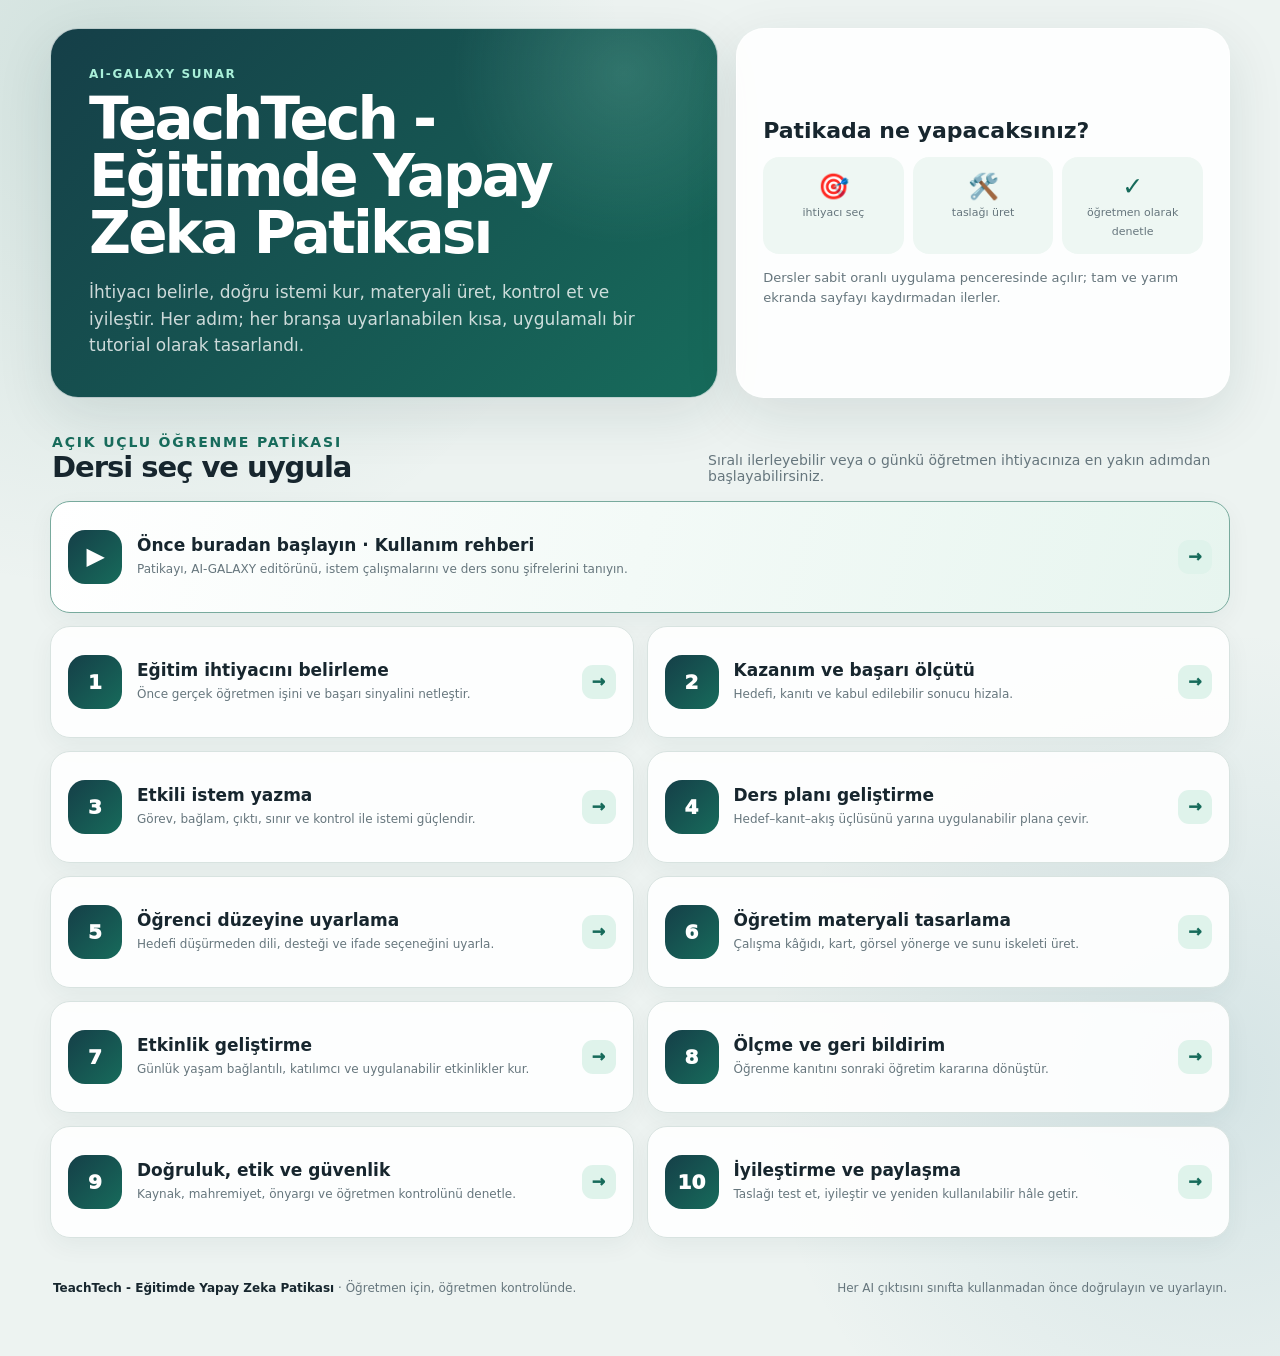
==== index.html @ 4bbea0a4 "Add TeachTech introduction and usage guide" ====
<!doctype html>
<html lang="tr">
<head>
  <meta charset="utf-8">
  <meta name="viewport" content="width=device-width, initial-scale=1">
  <meta name="theme-color" content="#153f48">
  <meta name="description" content="Her branştan öğretmen için yapay zekâ ile eğitimsel içerik geliştirme patikası.">
  <title>TeachTech - Eğitimde Yapay Zeka Patikası</title>
  <style>
    :root{--ink:#17262e;--muted:#66767d;--brand:#176b5b;--navy:#153f48;--mint:#dff3eb;--line:#d8e3e0;--paper:#fff;--bg:#edf3f1}
    *{box-sizing:border-box}html{scroll-behavior:smooth}body{margin:0;color:var(--ink);background:radial-gradient(circle at 8% 5%,rgba(23,107,91,.13),transparent 30%),radial-gradient(circle at 95% 80%,rgba(39,120,143,.12),transparent 28%),var(--bg);font-family:Inter,ui-sans-serif,system-ui,-apple-system,"Segoe UI",sans-serif}
    a{color:inherit}.wrap{width:min(1180px,calc(100% - 32px));margin:auto;padding:28px 0 42px}.hero{display:grid;grid-template-columns:1.15fr .85fr;gap:18px;min-height:270px}.hero-copy,.hero-side{border:1px solid rgba(255,255,255,.7);border-radius:28px;box-shadow:0 18px 55px rgba(18,55,57,.11)}.hero-copy{display:flex;flex-direction:column;justify-content:center;padding:38px;color:#fff;background:radial-gradient(circle at 86% 12%,rgba(169,239,217,.18),transparent 26%),linear-gradient(135deg,var(--navy),var(--brand))}.eyebrow{margin:0 0 10px;color:#a9efd9;font-size:12px;font-weight:900;letter-spacing:.13em;text-transform:uppercase}.hero h1{max-width:720px;margin:0;font-size:clamp(34px,5vw,58px);line-height:.98;letter-spacing:-.05em}.hero-copy>p:not(.eyebrow){max-width:700px;margin:18px 0 0;color:rgba(255,255,255,.79);font-size:17px;line-height:1.55}.hero-side{display:grid;align-content:center;gap:14px;padding:26px;background:rgba(255,255,255,.88)}.hero-side strong{font-size:22px}.metric-row{display:grid;grid-template-columns:repeat(3,1fr);gap:9px}.metric{padding:15px 8px;border-radius:16px;background:#eef7f3;text-align:center}.metric b{display:block;color:var(--brand);font-size:25px}.metric span{color:var(--muted);font-size:11px}.note{margin:0;color:var(--muted);font-size:13px;line-height:1.5}.section-head{display:flex;align-items:end;justify-content:space-between;gap:20px;margin:36px 2px 17px}.section-head h2{margin:0;font-size:29px;letter-spacing:-.035em}.section-head p{max-width:520px;margin:0;color:var(--muted);font-size:14px}.grid{display:grid;grid-template-columns:repeat(2,minmax(0,1fr));gap:13px}.lesson{display:grid;grid-template-columns:54px 1fr auto;align-items:center;gap:15px;min-height:112px;padding:17px;border:1px solid var(--line);border-radius:20px;background:rgba(255,255,255,.9);box-shadow:0 8px 24px rgba(24,62,58,.05);text-decoration:none;transition:.18s ease}.lesson:hover{transform:translateY(-2px);border-color:#8cb8ad;box-shadow:0 13px 30px rgba(24,62,58,.09)}.lesson.intro{grid-column:1/-1;border-color:#78aa9d;background:linear-gradient(105deg,#fff,#e7f5ef)}.no{width:54px;height:54px;display:grid;place-items:center;border-radius:17px;color:#fff;background:linear-gradient(135deg,var(--navy),var(--brand));font-size:20px;font-weight:950}.no.start{font-size:22px}.lesson h3{margin:0 0 5px;font-size:17px;line-height:1.2}.lesson p{margin:0;color:var(--muted);font-size:12px;line-height:1.4}.go{width:34px;height:34px;display:grid;place-items:center;border-radius:11px;background:var(--mint);color:var(--brand);font-weight:950}.footer{display:flex;justify-content:space-between;gap:20px;margin-top:24px;padding:19px 3px;color:var(--muted);font-size:12px}.footer strong{color:var(--ink)}
    @media(max-width:820px){.hero{grid-template-columns:1fr}.grid{grid-template-columns:1fr}.hero-copy{padding:28px}.section-head{align-items:start;flex-direction:column}.wrap{width:min(100% - 20px,680px);padding-top:10px}.footer{flex-direction:column}}
    @media(prefers-reduced-motion:reduce){*{scroll-behavior:auto!important;transition:none!important}}
  </style>
</head>
<body>
  <main class="wrap">
    <section class="hero">
      <div class="hero-copy">
        <p class="eyebrow">AI-GALAXY sunar</p>
        <h1>TeachTech - Eğitimde Yapay Zeka Patikası</h1>
        <p>İhtiyacı belirle, doğru istemi kur, materyali üret, kontrol et ve iyileştir. Her adım; her branşa uyarlanabilen kısa, uygulamalı bir tutorial olarak tasarlandı.</p>
      </div>
      <aside class="hero-side">
        <strong>Patikada ne yapacaksınız?</strong>
        <div class="metric-row"><div class="metric"><b>🎯</b><span>ihtiyacı seç</span></div><div class="metric"><b>🛠️</b><span>taslağı üret</span></div><div class="metric"><b>✓</b><span>öğretmen olarak denetle</span></div></div>
        <p class="note">Dersler sabit oranlı uygulama penceresinde açılır; tam ve yarım ekranda sayfayı kaydırmadan ilerler.</p>
      </aside>
    </section>

    <header class="section-head"><div><p class="eyebrow" style="color:var(--brand)">Açık uçlu öğrenme patikası</p><h2>Dersi seç ve uygula</h2></div><p>Sıralı ilerleyebilir veya o günkü öğretmen ihtiyacınıza en yakın adımdan başlayabilirsiniz.</p></header>
    <section class="grid" aria-label="Teach-Tech dersleri">
      <a class="lesson intro" href="ders0.html"><span class="no start">▶</span><span><h3>Önce buradan başlayın · Kullanım rehberi</h3><p>Patikayı, AI-GALAXY editörünü, istem çalışmalarını ve ders sonu şifrelerini tanıyın.</p></span><span class="go">→</span></a>
      <a class="lesson" href="ders1.html"><span class="no">1</span><span><h3>Eğitim ihtiyacını belirleme</h3><p>Önce gerçek öğretmen işini ve başarı sinyalini netleştir.</p></span><span class="go">→</span></a>
      <a class="lesson" href="ders2.html"><span class="no">2</span><span><h3>Kazanım ve başarı ölçütü</h3><p>Hedefi, kanıtı ve kabul edilebilir sonucu hizala.</p></span><span class="go">→</span></a>
      <a class="lesson" href="ders3.html"><span class="no">3</span><span><h3>Etkili istem yazma</h3><p>Görev, bağlam, çıktı, sınır ve kontrol ile istemi güçlendir.</p></span><span class="go">→</span></a>
      <a class="lesson" href="ders4.html"><span class="no">4</span><span><h3>Ders planı geliştirme</h3><p>Hedef–kanıt–akış üçlüsünü yarına uygulanabilir plana çevir.</p></span><span class="go">→</span></a>
      <a class="lesson" href="ders5.html"><span class="no">5</span><span><h3>Öğrenci düzeyine uyarlama</h3><p>Hedefi düşürmeden dili, desteği ve ifade seçeneğini uyarla.</p></span><span class="go">→</span></a>
      <a class="lesson" href="ders6.html"><span class="no">6</span><span><h3>Öğretim materyali tasarlama</h3><p>Çalışma kâğıdı, kart, görsel yönerge ve sunu iskeleti üret.</p></span><span class="go">→</span></a>
      <a class="lesson" href="ders7.html"><span class="no">7</span><span><h3>Etkinlik geliştirme</h3><p>Günlük yaşam bağlantılı, katılımcı ve uygulanabilir etkinlikler kur.</p></span><span class="go">→</span></a>
      <a class="lesson" href="ders8.html"><span class="no">8</span><span><h3>Ölçme ve geri bildirim</h3><p>Öğrenme kanıtını sonraki öğretim kararına dönüştür.</p></span><span class="go">→</span></a>
      <a class="lesson" href="ders9.html"><span class="no">9</span><span><h3>Doğruluk, etik ve güvenlik</h3><p>Kaynak, mahremiyet, önyargı ve öğretmen kontrolünü denetle.</p></span><span class="go">→</span></a>
      <a class="lesson" href="ders10.html"><span class="no">10</span><span><h3>İyileştirme ve paylaşma</h3><p>Taslağı test et, iyileştir ve yeniden kullanılabilir hâle getir.</p></span><span class="go">→</span></a>
    </section>
    <footer class="footer"><span><strong>TeachTech - Eğitimde Yapay Zeka Patikası</strong> · Öğretmen için, öğretmen kontrolünde.</span><span>Her AI çıktısını sınıfta kullanmadan önce doğrulayın ve uyarlayın.</span></footer>
  </main>
</body>
</html>
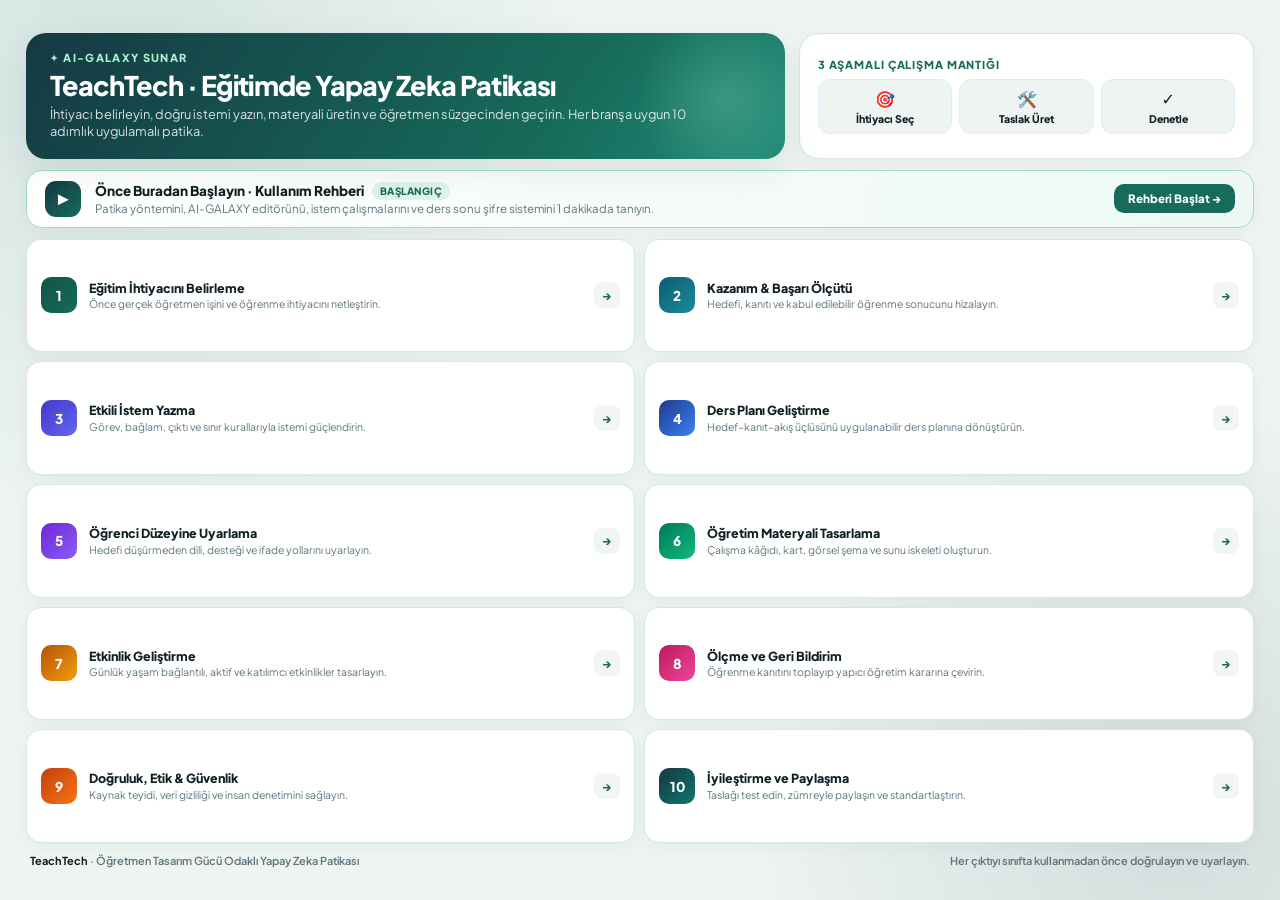
==== commit 4687dbbe: "index.html tek ekrana sigdirildi ve ders0 gif benzeri simulasyon hatasi duzeltildi" ====
--- a/index.html
+++ b/index.html
@@ -3,47 +3,449 @@
 <head>
   <meta charset="utf-8">
   <meta name="viewport" content="width=device-width, initial-scale=1">
-  <meta name="theme-color" content="#153f48">
-  <meta name="description" content="Her branştan öğretmen için yapay zekâ ile eğitimsel içerik geliştirme patikası.">
-  <title>TeachTech - Eğitimde Yapay Zeka Patikası</title>
+  <meta name="theme-color" content="#173f49">
+  <meta name="description" content="TeachTech - Öğretmenler için Yapay Zeka Destekli Eğitim Patikası.">
+  <title>TeachTech · Eğitimde Yapay Zeka Patikası</title>
+  <link rel="preconnect" href="https://fonts.googleapis.com">
+  <link rel="preconnect" href="https://fonts.gstatic.com" crossorigin>
+  <link href="https://fonts.googleapis.com/css2?family=Plus+Jakarta+Sans:wght@400;500;600;700;800;900&display=swap" rel="stylesheet">
   <style>
-    :root{--ink:#17262e;--muted:#66767d;--brand:#176b5b;--navy:#153f48;--mint:#dff3eb;--line:#d8e3e0;--paper:#fff;--bg:#edf3f1}
-    *{box-sizing:border-box}html{scroll-behavior:smooth}body{margin:0;color:var(--ink);background:radial-gradient(circle at 8% 5%,rgba(23,107,91,.13),transparent 30%),radial-gradient(circle at 95% 80%,rgba(39,120,143,.12),transparent 28%),var(--bg);font-family:Inter,ui-sans-serif,system-ui,-apple-system,"Segoe UI",sans-serif}
-    a{color:inherit}.wrap{width:min(1180px,calc(100% - 32px));margin:auto;padding:28px 0 42px}.hero{display:grid;grid-template-columns:1.15fr .85fr;gap:18px;min-height:270px}.hero-copy,.hero-side{border:1px solid rgba(255,255,255,.7);border-radius:28px;box-shadow:0 18px 55px rgba(18,55,57,.11)}.hero-copy{display:flex;flex-direction:column;justify-content:center;padding:38px;color:#fff;background:radial-gradient(circle at 86% 12%,rgba(169,239,217,.18),transparent 26%),linear-gradient(135deg,var(--navy),var(--brand))}.eyebrow{margin:0 0 10px;color:#a9efd9;font-size:12px;font-weight:900;letter-spacing:.13em;text-transform:uppercase}.hero h1{max-width:720px;margin:0;font-size:clamp(34px,5vw,58px);line-height:.98;letter-spacing:-.05em}.hero-copy>p:not(.eyebrow){max-width:700px;margin:18px 0 0;color:rgba(255,255,255,.79);font-size:17px;line-height:1.55}.hero-side{display:grid;align-content:center;gap:14px;padding:26px;background:rgba(255,255,255,.88)}.hero-side strong{font-size:22px}.metric-row{display:grid;grid-template-columns:repeat(3,1fr);gap:9px}.metric{padding:15px 8px;border-radius:16px;background:#eef7f3;text-align:center}.metric b{display:block;color:var(--brand);font-size:25px}.metric span{color:var(--muted);font-size:11px}.note{margin:0;color:var(--muted);font-size:13px;line-height:1.5}.section-head{display:flex;align-items:end;justify-content:space-between;gap:20px;margin:36px 2px 17px}.section-head h2{margin:0;font-size:29px;letter-spacing:-.035em}.section-head p{max-width:520px;margin:0;color:var(--muted);font-size:14px}.grid{display:grid;grid-template-columns:repeat(2,minmax(0,1fr));gap:13px}.lesson{display:grid;grid-template-columns:54px 1fr auto;align-items:center;gap:15px;min-height:112px;padding:17px;border:1px solid var(--line);border-radius:20px;background:rgba(255,255,255,.9);box-shadow:0 8px 24px rgba(24,62,58,.05);text-decoration:none;transition:.18s ease}.lesson:hover{transform:translateY(-2px);border-color:#8cb8ad;box-shadow:0 13px 30px rgba(24,62,58,.09)}.lesson.intro{grid-column:1/-1;border-color:#78aa9d;background:linear-gradient(105deg,#fff,#e7f5ef)}.no{width:54px;height:54px;display:grid;place-items:center;border-radius:17px;color:#fff;background:linear-gradient(135deg,var(--navy),var(--brand));font-size:20px;font-weight:950}.no.start{font-size:22px}.lesson h3{margin:0 0 5px;font-size:17px;line-height:1.2}.lesson p{margin:0;color:var(--muted);font-size:12px;line-height:1.4}.go{width:34px;height:34px;display:grid;place-items:center;border-radius:11px;background:var(--mint);color:var(--brand);font-weight:950}.footer{display:flex;justify-content:space-between;gap:20px;margin-top:24px;padding:19px 3px;color:var(--muted);font-size:12px}.footer strong{color:var(--ink)}
-    @media(max-width:820px){.hero{grid-template-columns:1fr}.grid{grid-template-columns:1fr}.hero-copy{padding:28px}.section-head{align-items:start;flex-direction:column}.wrap{width:min(100% - 20px,680px);padding-top:10px}.footer{flex-direction:column}}
-    @media(prefers-reduced-motion:reduce){*{scroll-behavior:auto!important;transition:none!important}}
+    :root {
+      --ink: #0f1f24;
+      --muted: #5e747d;
+      --line: #d8e5e2;
+      --bg: #edf4f2;
+      --brand: #176b5b;
+      --brand-dark: #11453b;
+      --navy: #153943;
+      --mint: #dff3eb;
+      --cyan: #e2f4f7;
+      --amber: #fff1d2;
+      --violet: #ede8fa;
+      --rose: #fce8e6;
+      --shadow: 0 12px 36px rgba(17, 57, 53, 0.08);
+      --card-shadow: 0 4px 18px rgba(18, 55, 50, 0.045);
+    }
+    * { box-sizing: border-box; margin: 0; padding: 0; }
+    html, body {
+      width: 100%;
+      height: 100vh;
+      overflow: hidden;
+      font-family: 'Plus Jakarta Sans', Inter, ui-sans-serif, system-ui, sans-serif;
+      color: var(--ink);
+      background: radial-gradient(circle at 10% 8%, rgba(23, 107, 91, 0.12), transparent 32%),
+                  radial-gradient(circle at 92% 92%, rgba(21, 57, 67, 0.12), transparent 30%),
+                  var(--bg);
+      display: flex;
+      flex-direction: column;
+      justify-content: center;
+    }
+    a { color: inherit; text-decoration: none; }
+    
+    .hub-container {
+      width: min(1280px, 96vw);
+      height: min(94vh, 880px);
+      margin: auto;
+      display: grid;
+      grid-template-rows: auto auto 1fr auto;
+      gap: 11px;
+      padding: 6px 0;
+    }
+
+    /* TOP HERO CARD */
+    .hero-banner {
+      display: grid;
+      grid-template-columns: 1.25fr 0.75fr;
+      gap: 14px;
+      align-items: center;
+    }
+    .hero-main {
+      padding: 18px 24px;
+      border-radius: 20px;
+      background: linear-gradient(125deg, #153943 0%, #176b5b 70%, #1f8a75 100%);
+      color: #fff;
+      box-shadow: var(--shadow);
+      position: relative;
+      overflow: hidden;
+      display: flex;
+      flex-direction: column;
+      justify-content: center;
+    }
+    .hero-main::after {
+      content: '';
+      position: absolute;
+      right: -30px;
+      bottom: -30px;
+      width: 180px;
+      height: 180px;
+      border-radius: 50%;
+      background: radial-gradient(circle, rgba(169, 239, 217, 0.22), transparent 70%);
+      pointer-events: none;
+    }
+    .hero-badge {
+      display: inline-flex;
+      align-items: center;
+      gap: 6px;
+      color: #a7f3d0;
+      font-size: 11px;
+      font-weight: 800;
+      letter-spacing: 0.12em;
+      text-transform: uppercase;
+      margin-bottom: 5px;
+    }
+    .hero-title {
+      font-size: clamp(20px, 2.2vw, 27px);
+      font-weight: 900;
+      letter-spacing: -0.035em;
+      line-height: 1.15;
+      margin-bottom: 5px;
+    }
+    .hero-desc {
+      color: rgba(255, 255, 255, 0.84);
+      font-size: clamp(11.5px, 1vw, 13px);
+      line-height: 1.35;
+      max-width: 650px;
+    }
+
+    .hero-workflow {
+      height: 100%;
+      background: #fff;
+      border: 1px solid var(--line);
+      border-radius: 20px;
+      padding: 14px 18px;
+      display: flex;
+      flex-direction: column;
+      justify-content: center;
+      gap: 8px;
+      box-shadow: var(--card-shadow);
+    }
+    .workflow-head {
+      font-size: 11px;
+      font-weight: 800;
+      text-transform: uppercase;
+      letter-spacing: 0.08em;
+      color: var(--brand);
+    }
+    .workflow-steps {
+      display: grid;
+      grid-template-columns: repeat(3, 1fr);
+      gap: 7px;
+    }
+    .wf-step {
+      background: var(--bg);
+      border: 1px solid #ddecfa;
+      border-radius: 12px;
+      padding: 8px 6px;
+      text-align: center;
+      display: flex;
+      flex-direction: column;
+      align-items: center;
+      gap: 3px;
+      transition: transform 0.18s ease;
+    }
+    .wf-step:hover { transform: translateY(-1px); }
+    .wf-step b { font-size: 16px; }
+    .wf-step span { font-size: 10.5px; font-weight: 800; color: var(--ink); }
+
+    /* DERS 0 INTRO CARD */
+    .intro-banner {
+      display: grid;
+      grid-template-columns: auto 1fr auto;
+      align-items: center;
+      gap: 14px;
+      padding: 10px 18px;
+      border-radius: 16px;
+      background: linear-gradient(95deg, #ffffff 0%, #edf8f4 100%);
+      border: 1.5px solid #a3d9cb;
+      box-shadow: var(--card-shadow);
+      transition: all 0.2s ease;
+    }
+    .intro-banner:hover {
+      border-color: var(--brand);
+      box-shadow: 0 8px 24px rgba(23, 107, 91, 0.12);
+      transform: translateY(-1.5px);
+    }
+    .intro-icon {
+      width: 36px;
+      height: 36px;
+      border-radius: 11px;
+      background: linear-gradient(135deg, var(--navy), var(--brand));
+      color: #fff;
+      display: grid;
+      place-items: center;
+      font-size: 14px;
+      font-weight: 900;
+      flex-shrink: 0;
+    }
+    .intro-text h3 {
+      font-size: 13.5px;
+      font-weight: 850;
+      color: var(--ink);
+      display: flex;
+      align-items: center;
+      gap: 8px;
+    }
+    .intro-text p {
+      font-size: 11.5px;
+      color: var(--muted);
+      margin-top: 1px;
+    }
+    .intro-chip {
+      font-size: 10px;
+      font-weight: 800;
+      padding: 3px 8px;
+      border-radius: 99px;
+      background: var(--mint);
+      color: var(--brand);
+      text-transform: uppercase;
+      letter-spacing: 0.05em;
+    }
+    .intro-action {
+      display: inline-flex;
+      align-items: center;
+      gap: 6px;
+      padding: 7px 14px;
+      border-radius: 10px;
+      background: var(--brand);
+      color: #fff;
+      font-size: 11.5px;
+      font-weight: 800;
+      transition: background 0.15s;
+    }
+    .intro-action:hover { background: var(--brand-dark); }
+
+    /* LESSONS GRID */
+    .lessons-grid {
+      display: grid;
+      grid-template-columns: repeat(2, minmax(0, 1fr));
+      gap: 9px;
+      min-height: 0;
+    }
+    .lesson-card {
+      display: grid;
+      grid-template-columns: 36px 1fr auto;
+      align-items: center;
+      gap: 12px;
+      padding: 10px 14px;
+      border-radius: 15px;
+      background: #ffffff;
+      border: 1px solid var(--line);
+      box-shadow: var(--card-shadow);
+      transition: all 0.18s cubic-bezier(0.16, 1, 0.3, 1);
+      position: relative;
+    }
+    .lesson-card:hover {
+      transform: translateY(-2px);
+      border-color: #92c4b8;
+      box-shadow: 0 10px 24px rgba(23, 107, 91, 0.1);
+    }
+    .lesson-num {
+      width: 36px;
+      height: 36px;
+      border-radius: 10px;
+      display: grid;
+      place-items: center;
+      font-size: 13.5px;
+      font-weight: 900;
+      color: #fff;
+      flex-shrink: 0;
+    }
+    .lesson-info { min-width: 0; }
+    .lesson-info h4 {
+      font-size: 12.5px;
+      font-weight: 800;
+      color: var(--ink);
+      white-space: nowrap;
+      overflow: hidden;
+      text-overflow: ellipsis;
+      line-height: 1.25;
+    }
+    .lesson-info p {
+      font-size: 10.5px;
+      color: var(--muted);
+      white-space: nowrap;
+      overflow: hidden;
+      text-overflow: ellipsis;
+      margin-top: 1px;
+    }
+    .lesson-arrow {
+      width: 26px;
+      height: 26px;
+      border-radius: 8px;
+      background: #f1f6f4;
+      color: var(--brand);
+      display: grid;
+      place-items: center;
+      font-size: 12px;
+      font-weight: 900;
+      transition: all 0.18s;
+      flex-shrink: 0;
+    }
+    .lesson-card:hover .lesson-arrow {
+      background: var(--brand);
+      color: #fff;
+      transform: translateX(2px);
+    }
+
+    /* CARD COLOR THEMES */
+    .c-1 .lesson-num { background: linear-gradient(135deg, #105347, #176b5b); }
+    .c-2 .lesson-num { background: linear-gradient(135deg, #0e5b72, #178e9b); }
+    .c-3 .lesson-num { background: linear-gradient(135deg, #4338ca, #6366f1); }
+    .c-4 .lesson-num { background: linear-gradient(135deg, #1e3a8a, #3b82f6); }
+    .c-5 .lesson-num { background: linear-gradient(135deg, #6d28d9, #8b5cf6); }
+    .c-6 .lesson-num { background: linear-gradient(135deg, #047857, #10b981); }
+    .c-7 .lesson-num { background: linear-gradient(135deg, #b45309, #f59e0b); }
+    .c-8 .lesson-num { background: linear-gradient(135deg, #be185d, #ec4899); }
+    .c-9 .lesson-num { background: linear-gradient(135deg, #c2410c, #f97316); }
+    .c-10 .lesson-num { background: linear-gradient(135deg, #153943, #0f766e); }
+
+    /* FOOTER BAR */
+    .hub-footer {
+      display: flex;
+      justify-content: space-between;
+      align-items: center;
+      padding: 0 4px;
+      color: var(--muted);
+      font-size: 11px;
+      font-weight: 600;
+    }
+    .hub-footer strong { color: var(--ink); }
+
+    @media (max-width: 900px) {
+      body { height: auto; overflow: auto; }
+      .hub-container { height: auto; padding: 20px 0; }
+      .hero-banner { grid-template-columns: 1fr; }
+      .lessons-grid { grid-template-columns: 1fr; }
+    }
   </style>
 </head>
 <body>
-  <main class="wrap">
-    <section class="hero">
-      <div class="hero-copy">
-        <p class="eyebrow">AI-GALAXY sunar</p>
-        <h1>TeachTech - Eğitimde Yapay Zeka Patikası</h1>
-        <p>İhtiyacı belirle, doğru istemi kur, materyali üret, kontrol et ve iyileştir. Her adım; her branşa uyarlanabilen kısa, uygulamalı bir tutorial olarak tasarlandı.</p>
+  <main class="hub-container">
+    <!-- TOP HERO BANNER -->
+    <section class="hero-banner">
+      <div class="hero-main">
+        <div class="hero-badge">✦ AI-GALAXY SUNAR</div>
+        <h1 class="hero-title">TeachTech · Eğitimde Yapay Zeka Patikası</h1>
+        <p class="hero-desc">İhtiyacı belirleyin, doğru istemi yazın, materyali üretin ve öğretmen süzgecinden geçirin. Her branşa uygun 10 adımlık uygulamalı patika.</p>
       </div>
-      <aside class="hero-side">
-        <strong>Patikada ne yapacaksınız?</strong>
-        <div class="metric-row"><div class="metric"><b>🎯</b><span>ihtiyacı seç</span></div><div class="metric"><b>🛠️</b><span>taslağı üret</span></div><div class="metric"><b>✓</b><span>öğretmen olarak denetle</span></div></div>
-        <p class="note">Dersler sabit oranlı uygulama penceresinde açılır; tam ve yarım ekranda sayfayı kaydırmadan ilerler.</p>
-      </aside>
+      <div class="hero-workflow">
+        <div class="workflow-head">3 Aşamalı Çalışma Mantığı</div>
+        <div class="workflow-steps">
+          <div class="wf-step"><b>🎯</b><span>İhtiyacı Seç</span></div>
+          <div class="wf-step"><b>🛠️</b><span>Taslak Üret</span></div>
+          <div class="wf-step"><b>✓</b><span>Denetle</span></div>
+        </div>
+      </div>
     </section>
 
-    <header class="section-head"><div><p class="eyebrow" style="color:var(--brand)">Açık uçlu öğrenme patikası</p><h2>Dersi seç ve uygula</h2></div><p>Sıralı ilerleyebilir veya o günkü öğretmen ihtiyacınıza en yakın adımdan başlayabilirsiniz.</p></header>
-    <section class="grid" aria-label="Teach-Tech dersleri">
-      <a class="lesson intro" href="ders0.html"><span class="no start">▶</span><span><h3>Önce buradan başlayın · Kullanım rehberi</h3><p>Patikayı, AI-GALAXY editörünü, istem çalışmalarını ve ders sonu şifrelerini tanıyın.</p></span><span class="go">→</span></a>
-      <a class="lesson" href="ders1.html"><span class="no">1</span><span><h3>Eğitim ihtiyacını belirleme</h3><p>Önce gerçek öğretmen işini ve başarı sinyalini netleştir.</p></span><span class="go">→</span></a>
-      <a class="lesson" href="ders2.html"><span class="no">2</span><span><h3>Kazanım ve başarı ölçütü</h3><p>Hedefi, kanıtı ve kabul edilebilir sonucu hizala.</p></span><span class="go">→</span></a>
-      <a class="lesson" href="ders3.html"><span class="no">3</span><span><h3>Etkili istem yazma</h3><p>Görev, bağlam, çıktı, sınır ve kontrol ile istemi güçlendir.</p></span><span class="go">→</span></a>
-      <a class="lesson" href="ders4.html"><span class="no">4</span><span><h3>Ders planı geliştirme</h3><p>Hedef–kanıt–akış üçlüsünü yarına uygulanabilir plana çevir.</p></span><span class="go">→</span></a>
-      <a class="lesson" href="ders5.html"><span class="no">5</span><span><h3>Öğrenci düzeyine uyarlama</h3><p>Hedefi düşürmeden dili, desteği ve ifade seçeneğini uyarla.</p></span><span class="go">→</span></a>
-      <a class="lesson" href="ders6.html"><span class="no">6</span><span><h3>Öğretim materyali tasarlama</h3><p>Çalışma kâğıdı, kart, görsel yönerge ve sunu iskeleti üret.</p></span><span class="go">→</span></a>
-      <a class="lesson" href="ders7.html"><span class="no">7</span><span><h3>Etkinlik geliştirme</h3><p>Günlük yaşam bağlantılı, katılımcı ve uygulanabilir etkinlikler kur.</p></span><span class="go">→</span></a>
-      <a class="lesson" href="ders8.html"><span class="no">8</span><span><h3>Ölçme ve geri bildirim</h3><p>Öğrenme kanıtını sonraki öğretim kararına dönüştür.</p></span><span class="go">→</span></a>
-      <a class="lesson" href="ders9.html"><span class="no">9</span><span><h3>Doğruluk, etik ve güvenlik</h3><p>Kaynak, mahremiyet, önyargı ve öğretmen kontrolünü denetle.</p></span><span class="go">→</span></a>
-      <a class="lesson" href="ders10.html"><span class="no">10</span><span><h3>İyileştirme ve paylaşma</h3><p>Taslağı test et, iyileştir ve yeniden kullanılabilir hâle getir.</p></span><span class="go">→</span></a>
+    <!-- INTRO REHBER BANNER -->
+    <a class="intro-banner" href="ders0.html" aria-label="Kullanım Rehberi">
+      <div class="intro-icon">▶</div>
+      <div class="intro-text">
+        <h3>Önce Buradan Başlayın · Kullanım Rehberi <span class="intro-chip">Başlangıç</span></h3>
+        <p>Patika yöntemini, AI-GALAXY editörünü, istem çalışmalarını ve ders sonu şifre sistemini 1 dakikada tanıyın.</p>
+      </div>
+      <div class="intro-action">Rehberi Başlat →</div>
+    </a>
+
+    <!-- 10 LESSON CARDS (2 COLUMNS COMPACT GRID) -->
+    <section class="lessons-grid" aria-label="Ders Listesi">
+      <a class="lesson-card c-1" href="ders1.html">
+        <div class="lesson-num">1</div>
+        <div class="lesson-info">
+          <h4>Eğitim İhtiyacını Belirleme</h4>
+          <p>Önce gerçek öğretmen işini ve öğrenme ihtiyacını netleştirin.</p>
+        </div>
+        <div class="lesson-arrow">→</div>
+      </a>
+
+      <a class="lesson-card c-2" href="ders2.html">
+        <div class="lesson-num">2</div>
+        <div class="lesson-info">
+          <h4>Kazanım & Başarı Ölçütü</h4>
+          <p>Hedefi, kanıtı ve kabul edilebilir öğrenme sonucunu hizalayın.</p>
+        </div>
+        <div class="lesson-arrow">→</div>
+      </a>
+
+      <a class="lesson-card c-3" href="ders3.html">
+        <div class="lesson-num">3</div>
+        <div class="lesson-info">
+          <h4>Etkili İstem Yazma</h4>
+          <p>Görev, bağlam, çıktı ve sınır kurallarıyla istemi güçlendirin.</p>
+        </div>
+        <div class="lesson-arrow">→</div>
+      </a>
+
+      <a class="lesson-card c-4" href="ders4.html">
+        <div class="lesson-num">4</div>
+        <div class="lesson-info">
+          <h4>Ders Planı Geliştirme</h4>
+          <p>Hedef–kanıt–akış üçlüsünü uygulanabilir ders planına dönüştürün.</p>
+        </div>
+        <div class="lesson-arrow">→</div>
+      </a>
+
+      <a class="lesson-card c-5" href="ders5.html">
+        <div class="lesson-num">5</div>
+        <div class="lesson-info">
+          <h4>Öğrenci Düzeyine Uyarlama</h4>
+          <p>Hedefi düşürmeden dili, desteği ve ifade yollarını uyarlayın.</p>
+        </div>
+        <div class="lesson-arrow">→</div>
+      </a>
+
+      <a class="lesson-card c-6" href="ders6.html">
+        <div class="lesson-num">6</div>
+        <div class="lesson-info">
+          <h4>Öğretim Materyali Tasarlama</h4>
+          <p>Çalışma kâğıdı, kart, görsel şema ve sunu iskeleti oluşturun.</p>
+        </div>
+        <div class="lesson-arrow">→</div>
+      </a>
+
+      <a class="lesson-card c-7" href="ders7.html">
+        <div class="lesson-num">7</div>
+        <div class="lesson-info">
+          <h4>Etkinlik Geliştirme</h4>
+          <p>Günlük yaşam bağlantılı, aktif ve katılımcı etkinlikler tasarlayın.</p>
+        </div>
+        <div class="lesson-arrow">→</div>
+      </a>
+
+      <a class="lesson-card c-8" href="ders8.html">
+        <div class="lesson-num">8</div>
+        <div class="lesson-info">
+          <h4>Ölçme ve Geri Bildirim</h4>
+          <p>Öğrenme kanıtını toplayıp yapıcı öğretim kararına çevirin.</p>
+        </div>
+        <div class="lesson-arrow">→</div>
+      </a>
+
+      <a class="lesson-card c-9" href="ders9.html">
+        <div class="lesson-num">9</div>
+        <div class="lesson-info">
+          <h4>Doğruluk, Etik & Güvenlik</h4>
+          <p>Kaynak teyidi, veri gizliliği ve insan denetimini sağlayın.</p>
+        </div>
+        <div class="lesson-arrow">→</div>
+      </a>
+
+      <a class="lesson-card c-10" href="ders10.html">
+        <div class="lesson-num">10</div>
+        <div class="lesson-info">
+          <h4>İyileştirme ve Paylaşma</h4>
+          <p>Taslağı test edin, zümreyle paylaşın ve standartlaştırın.</p>
+        </div>
+        <div class="lesson-arrow">→</div>
+      </a>
     </section>
-    <footer class="footer"><span><strong>TeachTech - Eğitimde Yapay Zeka Patikası</strong> · Öğretmen için, öğretmen kontrolünde.</span><span>Her AI çıktısını sınıfta kullanmadan önce doğrulayın ve uyarlayın.</span></footer>
+
+    <!-- FOOTER SUMMARY BAR -->
+    <footer class="hub-footer">
+      <span><strong>TeachTech</strong> · Öğretmen Tasarım Gücü Odaklı Yapay Zeka Patikası</span>
+      <span>Her çıktıyı sınıfta kullanmadan önce doğrulayın ve uyarlayın.</span>
+    </footer>
   </main>
 </body>
 </html>
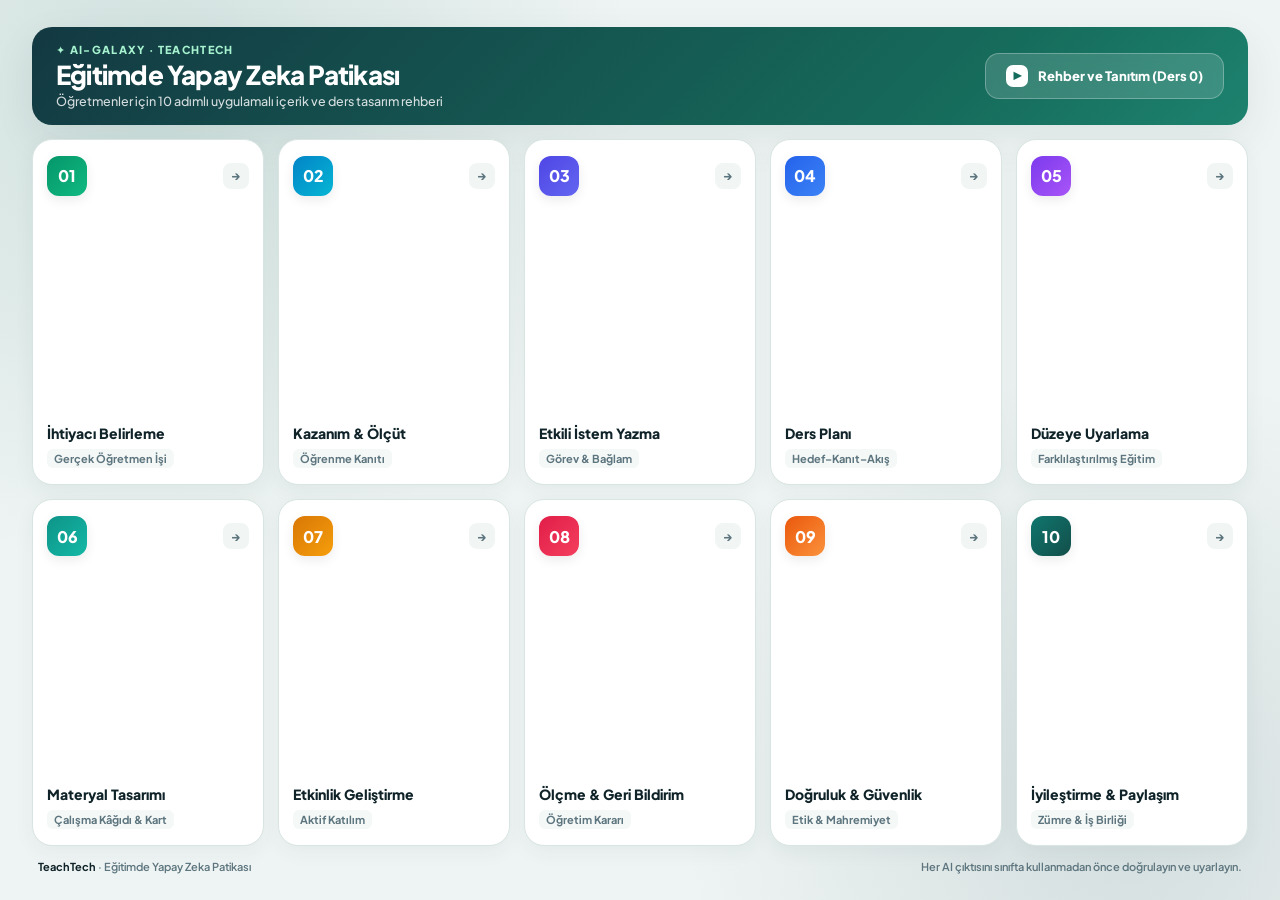
==== commit d137028e: "index.html kare kartlar, sade ve sik modern tasarim ile guncellendi" ====
--- a/index.html
+++ b/index.html
@@ -3,28 +3,24 @@
 <head>
   <meta charset="utf-8">
   <meta name="viewport" content="width=device-width, initial-scale=1">
-  <meta name="theme-color" content="#173f49">
-  <meta name="description" content="TeachTech - Öğretmenler için Yapay Zeka Destekli Eğitim Patikası.">
+  <meta name="theme-color" content="#153e47">
+  <meta name="description" content="TeachTech - Öğretmenler için Yapay Zeka Patikası.">
   <title>TeachTech · Eğitimde Yapay Zeka Patikası</title>
   <link rel="preconnect" href="https://fonts.googleapis.com">
   <link rel="preconnect" href="https://fonts.gstatic.com" crossorigin>
-  <link href="https://fonts.googleapis.com/css2?family=Plus+Jakarta+Sans:wght@400;500;600;700;800;900&display=swap" rel="stylesheet">
+  <link href="https://fonts.googleapis.com/css2?family=Plus+Jakarta+Sans:wght@500;600;700;800;900&display=swap" rel="stylesheet">
   <style>
     :root {
-      --ink: #0f1f24;
-      --muted: #5e747d;
+      --ink: #0f2329;
+      --muted: #5d757e;
       --line: #d8e5e2;
-      --bg: #edf4f2;
-      --brand: #176b5b;
-      --brand-dark: #11453b;
-      --navy: #153943;
-      --mint: #dff3eb;
-      --cyan: #e2f4f7;
-      --amber: #fff1d2;
-      --violet: #ede8fa;
-      --rose: #fce8e6;
-      --shadow: 0 12px 36px rgba(17, 57, 53, 0.08);
-      --card-shadow: 0 4px 18px rgba(18, 55, 50, 0.045);
+      --bg: #eef4f3;
+      --brand: #156c5c;
+      --brand-dark: #0f4b40;
+      --navy: #153e47;
+      --mint: #dff4ec;
+      --shadow: 0 14px 40px rgba(15, 47, 51, 0.08);
+      --card-shadow: 0 6px 20px rgba(18, 55, 50, 0.05);
     }
     * { box-sizing: border-box; margin: 0; padding: 0; }
     html, body {
@@ -33,418 +29,362 @@
       overflow: hidden;
       font-family: 'Plus Jakarta Sans', Inter, ui-sans-serif, system-ui, sans-serif;
       color: var(--ink);
-      background: radial-gradient(circle at 10% 8%, rgba(23, 107, 91, 0.12), transparent 32%),
-                  radial-gradient(circle at 92% 92%, rgba(21, 57, 67, 0.12), transparent 30%),
+      background: radial-gradient(circle at 12% 10%, rgba(21, 108, 92, 0.14), transparent 35%),
+                  radial-gradient(circle at 88% 90%, rgba(21, 62, 71, 0.12), transparent 32%),
                   var(--bg);
       display: flex;
       flex-direction: column;
       justify-content: center;
+      align-items: center;
     }
     a { color: inherit; text-decoration: none; }
-    
-    .hub-container {
-      width: min(1280px, 96vw);
+
+    .hub {
+      width: min(1320px, 95vw);
       height: min(94vh, 880px);
-      margin: auto;
-      display: grid;
-      grid-template-rows: auto auto 1fr auto;
-      gap: 11px;
-      padding: 6px 0;
-    }
-
-    /* TOP HERO CARD */
-    .hero-banner {
-      display: grid;
-      grid-template-columns: 1.25fr 0.75fr;
+      display: flex;
+      flex-direction: column;
+      justify-content: space-between;
       gap: 14px;
-      align-items: center;
-    }
-    .hero-main {
-      padding: 18px 24px;
+    }
+
+    /* TOP HEADER */
+    .hub-header {
+      display: flex;
+      align-items: center;
+      justify-content: space-between;
+      gap: 16px;
+      padding: 16px 24px;
       border-radius: 20px;
-      background: linear-gradient(125deg, #153943 0%, #176b5b 70%, #1f8a75 100%);
+      background: linear-gradient(135deg, #133942 0%, #166b5b 75%, #1d826f 100%);
       color: #fff;
       box-shadow: var(--shadow);
-      position: relative;
-      overflow: hidden;
+    }
+    .header-title-area {
       display: flex;
       flex-direction: column;
-      justify-content: center;
-    }
-    .hero-main::after {
-      content: '';
-      position: absolute;
-      right: -30px;
-      bottom: -30px;
-      width: 180px;
-      height: 180px;
-      border-radius: 50%;
-      background: radial-gradient(circle, rgba(169, 239, 217, 0.22), transparent 70%);
-      pointer-events: none;
-    }
-    .hero-badge {
+      gap: 3px;
+    }
+    .header-tag {
       display: inline-flex;
       align-items: center;
       gap: 6px;
-      color: #a7f3d0;
       font-size: 11px;
       font-weight: 800;
       letter-spacing: 0.12em;
       text-transform: uppercase;
-      margin-bottom: 5px;
-    }
-    .hero-title {
-      font-size: clamp(20px, 2.2vw, 27px);
+      color: #a7f3d0;
+    }
+    .header-title {
+      font-size: clamp(20px, 2.3vw, 26px);
       font-weight: 900;
-      letter-spacing: -0.035em;
+      letter-spacing: -0.03em;
       line-height: 1.15;
-      margin-bottom: 5px;
-    }
-    .hero-desc {
-      color: rgba(255, 255, 255, 0.84);
-      font-size: clamp(11.5px, 1vw, 13px);
-      line-height: 1.35;
-      max-width: 650px;
-    }
-
-    .hero-workflow {
-      height: 100%;
+    }
+    .header-sub {
+      color: rgba(255, 255, 255, 0.82);
+      font-size: 12.5px;
+      font-weight: 500;
+    }
+    .intro-btn {
+      display: inline-flex;
+      align-items: center;
+      gap: 10px;
+      padding: 11px 20px;
+      border-radius: 14px;
+      background: rgba(255, 255, 255, 0.15);
+      border: 1px solid rgba(255, 255, 255, 0.28);
+      color: #fff;
+      font-size: 13px;
+      font-weight: 800;
+      backdrop-filter: blur(8px);
+      transition: all 0.2s ease;
+      white-space: nowrap;
+      flex-shrink: 0;
+    }
+    .intro-btn:hover {
+      background: #ffffff;
+      color: var(--brand-dark);
+      transform: translateY(-1.5px);
+      box-shadow: 0 8px 22px rgba(0, 0, 0, 0.14);
+    }
+    .intro-btn-play {
+      width: 22px;
+      height: 22px;
+      border-radius: 7px;
       background: #fff;
+      color: var(--brand);
+      display: grid;
+      place-items: center;
+      font-size: 11px;
+      transition: all 0.2s ease;
+    }
+    .intro-btn:hover .intro-btn-play {
+      background: var(--brand);
+      color: #fff;
+    }
+
+    /* SQUARE CARDS GRID (5 COLUMNS x 2 ROWS) */
+    .cards-grid {
+      display: grid;
+      grid-template-columns: repeat(5, 1fr);
+      grid-template-rows: repeat(2, 1fr);
+      gap: 14px;
+      flex: 1;
+      min-height: 0;
+    }
+
+    .square-card {
+      background: #ffffff;
       border: 1px solid var(--line);
       border-radius: 20px;
-      padding: 14px 18px;
+      padding: 16px 14px;
       display: flex;
       flex-direction: column;
-      justify-content: center;
-      gap: 8px;
+      justify-content: space-between;
       box-shadow: var(--card-shadow);
-    }
-    .workflow-head {
-      font-size: 11px;
-      font-weight: 800;
-      text-transform: uppercase;
-      letter-spacing: 0.08em;
-      color: var(--brand);
-    }
-    .workflow-steps {
-      display: grid;
-      grid-template-columns: repeat(3, 1fr);
-      gap: 7px;
-    }
-    .wf-step {
-      background: var(--bg);
-      border: 1px solid #ddecfa;
+      transition: all 0.22s cubic-bezier(0.16, 1, 0.3, 1);
+      position: relative;
+      overflow: hidden;
+    }
+    .square-card::before {
+      content: '';
+      position: absolute;
+      top: 0;
+      left: 0;
+      right: 0;
+      height: 4px;
+      opacity: 0;
+      transition: opacity 0.2s ease;
+    }
+    .square-card:hover {
+      transform: translateY(-4px);
+      box-shadow: 0 14px 32px rgba(21, 62, 71, 0.11);
+      border-color: #8bbcb0;
+    }
+    .square-card:hover::before {
+      opacity: 1;
+    }
+
+    /* CARD HEADER ROW */
+    .card-top {
+      display: flex;
+      align-items: center;
+      justify-content: space-between;
+      margin-bottom: 8px;
+    }
+    .card-badge {
+      width: 40px;
+      height: 40px;
       border-radius: 12px;
-      padding: 8px 6px;
-      text-align: center;
-      display: flex;
-      flex-direction: column;
-      align-items: center;
-      gap: 3px;
-      transition: transform 0.18s ease;
-    }
-    .wf-step:hover { transform: translateY(-1px); }
-    .wf-step b { font-size: 16px; }
-    .wf-step span { font-size: 10.5px; font-weight: 800; color: var(--ink); }
-
-    /* DERS 0 INTRO CARD */
-    .intro-banner {
-      display: grid;
-      grid-template-columns: auto 1fr auto;
-      align-items: center;
-      gap: 14px;
-      padding: 10px 18px;
-      border-radius: 16px;
-      background: linear-gradient(95deg, #ffffff 0%, #edf8f4 100%);
-      border: 1.5px solid #a3d9cb;
-      box-shadow: var(--card-shadow);
-      transition: all 0.2s ease;
-    }
-    .intro-banner:hover {
-      border-color: var(--brand);
-      box-shadow: 0 8px 24px rgba(23, 107, 91, 0.12);
-      transform: translateY(-1.5px);
-    }
-    .intro-icon {
-      width: 36px;
-      height: 36px;
-      border-radius: 11px;
-      background: linear-gradient(135deg, var(--navy), var(--brand));
-      color: #fff;
       display: grid;
       place-items: center;
-      font-size: 14px;
+      font-size: 16px;
       font-weight: 900;
-      flex-shrink: 0;
-    }
-    .intro-text h3 {
-      font-size: 13.5px;
-      font-weight: 850;
-      color: var(--ink);
-      display: flex;
-      align-items: center;
-      gap: 8px;
-    }
-    .intro-text p {
-      font-size: 11.5px;
-      color: var(--muted);
-      margin-top: 1px;
-    }
-    .intro-chip {
-      font-size: 10px;
-      font-weight: 800;
-      padding: 3px 8px;
-      border-radius: 99px;
-      background: var(--mint);
-      color: var(--brand);
-      text-transform: uppercase;
-      letter-spacing: 0.05em;
-    }
-    .intro-action {
-      display: inline-flex;
-      align-items: center;
-      gap: 6px;
-      padding: 7px 14px;
-      border-radius: 10px;
-      background: var(--brand);
-      color: #fff;
-      font-size: 11.5px;
-      font-weight: 800;
-      transition: background 0.15s;
-    }
-    .intro-action:hover { background: var(--brand-dark); }
-
-    /* LESSONS GRID */
-    .lessons-grid {
-      display: grid;
-      grid-template-columns: repeat(2, minmax(0, 1fr));
-      gap: 9px;
-      min-height: 0;
-    }
-    .lesson-card {
-      display: grid;
-      grid-template-columns: 36px 1fr auto;
-      align-items: center;
-      gap: 12px;
-      padding: 10px 14px;
-      border-radius: 15px;
-      background: #ffffff;
-      border: 1px solid var(--line);
-      box-shadow: var(--card-shadow);
-      transition: all 0.18s cubic-bezier(0.16, 1, 0.3, 1);
-      position: relative;
-    }
-    .lesson-card:hover {
-      transform: translateY(-2px);
-      border-color: #92c4b8;
-      box-shadow: 0 10px 24px rgba(23, 107, 91, 0.1);
-    }
-    .lesson-num {
-      width: 36px;
-      height: 36px;
-      border-radius: 10px;
-      display: grid;
-      place-items: center;
-      font-size: 13.5px;
-      font-weight: 900;
-      color: #fff;
-      flex-shrink: 0;
-    }
-    .lesson-info { min-width: 0; }
-    .lesson-info h4 {
-      font-size: 12.5px;
-      font-weight: 800;
-      color: var(--ink);
-      white-space: nowrap;
-      overflow: hidden;
-      text-overflow: ellipsis;
-      line-height: 1.25;
-    }
-    .lesson-info p {
-      font-size: 10.5px;
-      color: var(--muted);
-      white-space: nowrap;
-      overflow: hidden;
-      text-overflow: ellipsis;
-      margin-top: 1px;
-    }
-    .lesson-arrow {
+      color: #fff;
+      box-shadow: 0 4px 12px rgba(0, 0, 0, 0.08);
+    }
+    .card-arrow {
       width: 26px;
       height: 26px;
       border-radius: 8px;
       background: #f1f6f4;
-      color: var(--brand);
+      color: var(--muted);
       display: grid;
       place-items: center;
       font-size: 12px;
       font-weight: 900;
-      transition: all 0.18s;
-      flex-shrink: 0;
-    }
-    .lesson-card:hover .lesson-arrow {
+      transition: all 0.2s ease;
+    }
+    .square-card:hover .card-arrow {
       background: var(--brand);
       color: #fff;
       transform: translateX(2px);
     }
 
-    /* CARD COLOR THEMES */
-    .c-1 .lesson-num { background: linear-gradient(135deg, #105347, #176b5b); }
-    .c-2 .lesson-num { background: linear-gradient(135deg, #0e5b72, #178e9b); }
-    .c-3 .lesson-num { background: linear-gradient(135deg, #4338ca, #6366f1); }
-    .c-4 .lesson-num { background: linear-gradient(135deg, #1e3a8a, #3b82f6); }
-    .c-5 .lesson-num { background: linear-gradient(135deg, #6d28d9, #8b5cf6); }
-    .c-6 .lesson-num { background: linear-gradient(135deg, #047857, #10b981); }
-    .c-7 .lesson-num { background: linear-gradient(135deg, #b45309, #f59e0b); }
-    .c-8 .lesson-num { background: linear-gradient(135deg, #be185d, #ec4899); }
-    .c-9 .lesson-num { background: linear-gradient(135deg, #c2410c, #f97316); }
-    .c-10 .lesson-num { background: linear-gradient(135deg, #153943, #0f766e); }
-
-    /* FOOTER BAR */
+    /* CARD BODY */
+    .card-title {
+      font-size: 14px;
+      font-weight: 850;
+      color: var(--ink);
+      line-height: 1.3;
+      margin-bottom: 4px;
+    }
+    .card-tag {
+      font-size: 11px;
+      font-weight: 700;
+      color: var(--muted);
+      display: inline-block;
+      padding: 3px 7px;
+      border-radius: 6px;
+      background: #f4f8f7;
+      width: fit-content;
+    }
+
+    /* COLOR THEMES FOR 10 CARDS */
+    .c1 .card-badge, .c1::before { background: linear-gradient(135deg, #059669, #10b981); }
+    .c2 .card-badge, .c2::before { background: linear-gradient(135deg, #0284c7, #06b6d4); }
+    .c3 .card-badge, .c3::before { background: linear-gradient(135deg, #4f46e5, #6366f1); }
+    .c4 .card-badge, .c4::before { background: linear-gradient(135deg, #2563eb, #3b82f6); }
+    .c5 .card-badge, .c5::before { background: linear-gradient(135deg, #7c3aed, #a855f7); }
+    .c6 .card-badge, .c6::before { background: linear-gradient(135deg, #0d9488, #14b8a6); }
+    .c7 .card-badge, .c7::before { background: linear-gradient(135deg, #d97706, #f59e0b); }
+    .c8 .card-badge, .c8::before { background: linear-gradient(135deg, #e11d48, #f43f5e); }
+    .c9 .card-badge, .c9::before { background: linear-gradient(135deg, #ea580c, #fb923c); }
+    .c10 .card-badge, .c10::before { background: linear-gradient(135deg, #0f766e, #134e4a); }
+
+    /* FOOTER */
     .hub-footer {
       display: flex;
       justify-content: space-between;
       align-items: center;
-      padding: 0 4px;
+      padding: 0 6px;
       color: var(--muted);
       font-size: 11px;
       font-weight: 600;
     }
     .hub-footer strong { color: var(--ink); }
 
-    @media (max-width: 900px) {
-      body { height: auto; overflow: auto; }
-      .hub-container { height: auto; padding: 20px 0; }
-      .hero-banner { grid-template-columns: 1fr; }
-      .lessons-grid { grid-template-columns: 1fr; }
+    @media (max-width: 960px) {
+      body { height: auto; overflow: auto; padding: 16px 0; }
+      .hub { height: auto; }
+      .hub-header { flex-direction: column; align-items: flex-start; }
+      .cards-grid { grid-template-columns: repeat(2, 1fr); grid-template-rows: auto; }
     }
   </style>
 </head>
 <body>
-  <main class="hub-container">
-    <!-- TOP HERO BANNER -->
-    <section class="hero-banner">
-      <div class="hero-main">
-        <div class="hero-badge">✦ AI-GALAXY SUNAR</div>
-        <h1 class="hero-title">TeachTech · Eğitimde Yapay Zeka Patikası</h1>
-        <p class="hero-desc">İhtiyacı belirleyin, doğru istemi yazın, materyali üretin ve öğretmen süzgecinden geçirin. Her branşa uygun 10 adımlık uygulamalı patika.</p>
+  <main class="hub">
+    <!-- HEADER -->
+    <header class="hub-header">
+      <div class="header-title-area">
+        <span class="header-tag">✦ AI-GALAXY · TEACHTECH</span>
+        <h1 class="header-title">Eğitimde Yapay Zeka Patikası</h1>
+        <p class="header-sub">Öğretmenler için 10 adımlı uygulamalı içerik ve ders tasarım rehberi</p>
       </div>
-      <div class="hero-workflow">
-        <div class="workflow-head">3 Aşamalı Çalışma Mantığı</div>
-        <div class="workflow-steps">
-          <div class="wf-step"><b>🎯</b><span>İhtiyacı Seç</span></div>
-          <div class="wf-step"><b>🛠️</b><span>Taslak Üret</span></div>
-          <div class="wf-step"><b>✓</b><span>Denetle</span></div>
-        </div>
-      </div>
+      <a class="intro-btn" href="ders0.html">
+        <span class="intro-btn-play">▶</span>
+        <span>Rehber ve Tanıtım (Ders 0)</span>
+      </a>
+    </header>
+
+    <!-- 10 SQUARED CARDS (5 x 2 GRID) -->
+    <section class="cards-grid" aria-label="TeachTech Ders Kartları">
+      <a class="square-card c1" href="ders1.html">
+        <div class="card-top">
+          <div class="card-badge">01</div>
+          <div class="card-arrow">→</div>
+        </div>
+        <div>
+          <h2 class="card-title">İhtiyacı Belirleme</h2>
+          <span class="card-tag">Gerçek Öğretmen İşi</span>
+        </div>
+      </a>
+
+      <a class="square-card c2" href="ders2.html">
+        <div class="card-top">
+          <div class="card-badge">02</div>
+          <div class="card-arrow">→</div>
+        </div>
+        <div>
+          <h2 class="card-title">Kazanım & Ölçüt</h2>
+          <span class="card-tag">Öğrenme Kanıtı</span>
+        </div>
+      </a>
+
+      <a class="square-card c3" href="ders3.html">
+        <div class="card-top">
+          <div class="card-badge">03</div>
+          <div class="card-arrow">→</div>
+        </div>
+        <div>
+          <h2 class="card-title">Etkili İstem Yazma</h2>
+          <span class="card-tag">Görev & Bağlam</span>
+        </div>
+      </a>
+
+      <a class="square-card c4" href="ders4.html">
+        <div class="card-top">
+          <div class="card-badge">04</div>
+          <div class="card-arrow">→</div>
+        </div>
+        <div>
+          <h2 class="card-title">Ders Planı</h2>
+          <span class="card-tag">Hedef–Kanıt–Akış</span>
+        </div>
+      </a>
+
+      <a class="square-card c5" href="ders5.html">
+        <div class="card-top">
+          <div class="card-badge">05</div>
+          <div class="card-arrow">→</div>
+        </div>
+        <div>
+          <h2 class="card-title">Düzeye Uyarlama</h2>
+          <span class="card-tag">Farklılaştırılmış Eğitim</span>
+        </div>
+      </a>
+
+      <a class="square-card c6" href="ders6.html">
+        <div class="card-top">
+          <div class="card-badge">06</div>
+          <div class="card-arrow">→</div>
+        </div>
+        <div>
+          <h2 class="card-title">Materyal Tasarımı</h2>
+          <span class="card-tag">Çalışma Kâğıdı & Kart</span>
+        </div>
+      </a>
+
+      <a class="square-card c7" href="ders7.html">
+        <div class="card-top">
+          <div class="card-badge">07</div>
+          <div class="card-arrow">→</div>
+        </div>
+        <div>
+          <h2 class="card-title">Etkinlik Geliştirme</h2>
+          <span class="card-tag">Aktif Katılım</span>
+        </div>
+      </a>
+
+      <a class="square-card c8" href="ders8.html">
+        <div class="card-top">
+          <div class="card-badge">08</div>
+          <div class="card-arrow">→</div>
+        </div>
+        <div>
+          <h2 class="card-title">Ölçme & Geri Bildirim</h2>
+          <span class="card-tag">Öğretim Kararı</span>
+        </div>
+      </a>
+
+      <a class="square-card c9" href="ders9.html">
+        <div class="card-top">
+          <div class="card-badge">09</div>
+          <div class="card-arrow">→</div>
+        </div>
+        <div>
+          <h2 class="card-title">Doğruluk & Güvenlik</h2>
+          <span class="card-tag">Etik & Mahremiyet</span>
+        </div>
+      </a>
+
+      <a class="square-card c10" href="ders10.html">
+        <div class="card-top">
+          <div class="card-badge">10</div>
+          <div class="card-arrow">→</div>
+        </div>
+        <div>
+          <h2 class="card-title">İyileştirme & Paylaşım</h2>
+          <span class="card-tag">Zümre & İş Birliği</span>
+        </div>
+      </a>
     </section>
 
-    <!-- INTRO REHBER BANNER -->
-    <a class="intro-banner" href="ders0.html" aria-label="Kullanım Rehberi">
-      <div class="intro-icon">▶</div>
-      <div class="intro-text">
-        <h3>Önce Buradan Başlayın · Kullanım Rehberi <span class="intro-chip">Başlangıç</span></h3>
-        <p>Patika yöntemini, AI-GALAXY editörünü, istem çalışmalarını ve ders sonu şifre sistemini 1 dakikada tanıyın.</p>
-      </div>
-      <div class="intro-action">Rehberi Başlat →</div>
-    </a>
-
-    <!-- 10 LESSON CARDS (2 COLUMNS COMPACT GRID) -->
-    <section class="lessons-grid" aria-label="Ders Listesi">
-      <a class="lesson-card c-1" href="ders1.html">
-        <div class="lesson-num">1</div>
-        <div class="lesson-info">
-          <h4>Eğitim İhtiyacını Belirleme</h4>
-          <p>Önce gerçek öğretmen işini ve öğrenme ihtiyacını netleştirin.</p>
-        </div>
-        <div class="lesson-arrow">→</div>
-      </a>
-
-      <a class="lesson-card c-2" href="ders2.html">
-        <div class="lesson-num">2</div>
-        <div class="lesson-info">
-          <h4>Kazanım & Başarı Ölçütü</h4>
-          <p>Hedefi, kanıtı ve kabul edilebilir öğrenme sonucunu hizalayın.</p>
-        </div>
-        <div class="lesson-arrow">→</div>
-      </a>
-
-      <a class="lesson-card c-3" href="ders3.html">
-        <div class="lesson-num">3</div>
-        <div class="lesson-info">
-          <h4>Etkili İstem Yazma</h4>
-          <p>Görev, bağlam, çıktı ve sınır kurallarıyla istemi güçlendirin.</p>
-        </div>
-        <div class="lesson-arrow">→</div>
-      </a>
-
-      <a class="lesson-card c-4" href="ders4.html">
-        <div class="lesson-num">4</div>
-        <div class="lesson-info">
-          <h4>Ders Planı Geliştirme</h4>
-          <p>Hedef–kanıt–akış üçlüsünü uygulanabilir ders planına dönüştürün.</p>
-        </div>
-        <div class="lesson-arrow">→</div>
-      </a>
-
-      <a class="lesson-card c-5" href="ders5.html">
-        <div class="lesson-num">5</div>
-        <div class="lesson-info">
-          <h4>Öğrenci Düzeyine Uyarlama</h4>
-          <p>Hedefi düşürmeden dili, desteği ve ifade yollarını uyarlayın.</p>
-        </div>
-        <div class="lesson-arrow">→</div>
-      </a>
-
-      <a class="lesson-card c-6" href="ders6.html">
-        <div class="lesson-num">6</div>
-        <div class="lesson-info">
-          <h4>Öğretim Materyali Tasarlama</h4>
-          <p>Çalışma kâğıdı, kart, görsel şema ve sunu iskeleti oluşturun.</p>
-        </div>
-        <div class="lesson-arrow">→</div>
-      </a>
-
-      <a class="lesson-card c-7" href="ders7.html">
-        <div class="lesson-num">7</div>
-        <div class="lesson-info">
-          <h4>Etkinlik Geliştirme</h4>
-          <p>Günlük yaşam bağlantılı, aktif ve katılımcı etkinlikler tasarlayın.</p>
-        </div>
-        <div class="lesson-arrow">→</div>
-      </a>
-
-      <a class="lesson-card c-8" href="ders8.html">
-        <div class="lesson-num">8</div>
-        <div class="lesson-info">
-          <h4>Ölçme ve Geri Bildirim</h4>
-          <p>Öğrenme kanıtını toplayıp yapıcı öğretim kararına çevirin.</p>
-        </div>
-        <div class="lesson-arrow">→</div>
-      </a>
-
-      <a class="lesson-card c-9" href="ders9.html">
-        <div class="lesson-num">9</div>
-        <div class="lesson-info">
-          <h4>Doğruluk, Etik & Güvenlik</h4>
-          <p>Kaynak teyidi, veri gizliliği ve insan denetimini sağlayın.</p>
-        </div>
-        <div class="lesson-arrow">→</div>
-      </a>
-
-      <a class="lesson-card c-10" href="ders10.html">
-        <div class="lesson-num">10</div>
-        <div class="lesson-info">
-          <h4>İyileştirme ve Paylaşma</h4>
-          <p>Taslağı test edin, zümreyle paylaşın ve standartlaştırın.</p>
-        </div>
-        <div class="lesson-arrow">→</div>
-      </a>
-    </section>
-
-    <!-- FOOTER SUMMARY BAR -->
+    <!-- FOOTER -->
     <footer class="hub-footer">
-      <span><strong>TeachTech</strong> · Öğretmen Tasarım Gücü Odaklı Yapay Zeka Patikası</span>
-      <span>Her çıktıyı sınıfta kullanmadan önce doğrulayın ve uyarlayın.</span>
+      <span><strong>TeachTech</strong> · Eğitimde Yapay Zeka Patikası</span>
+      <span>Her AI çıktısını sınıfta kullanmadan önce doğrulayın ve uyarlayın.</span>
     </footer>
   </main>
 </body>
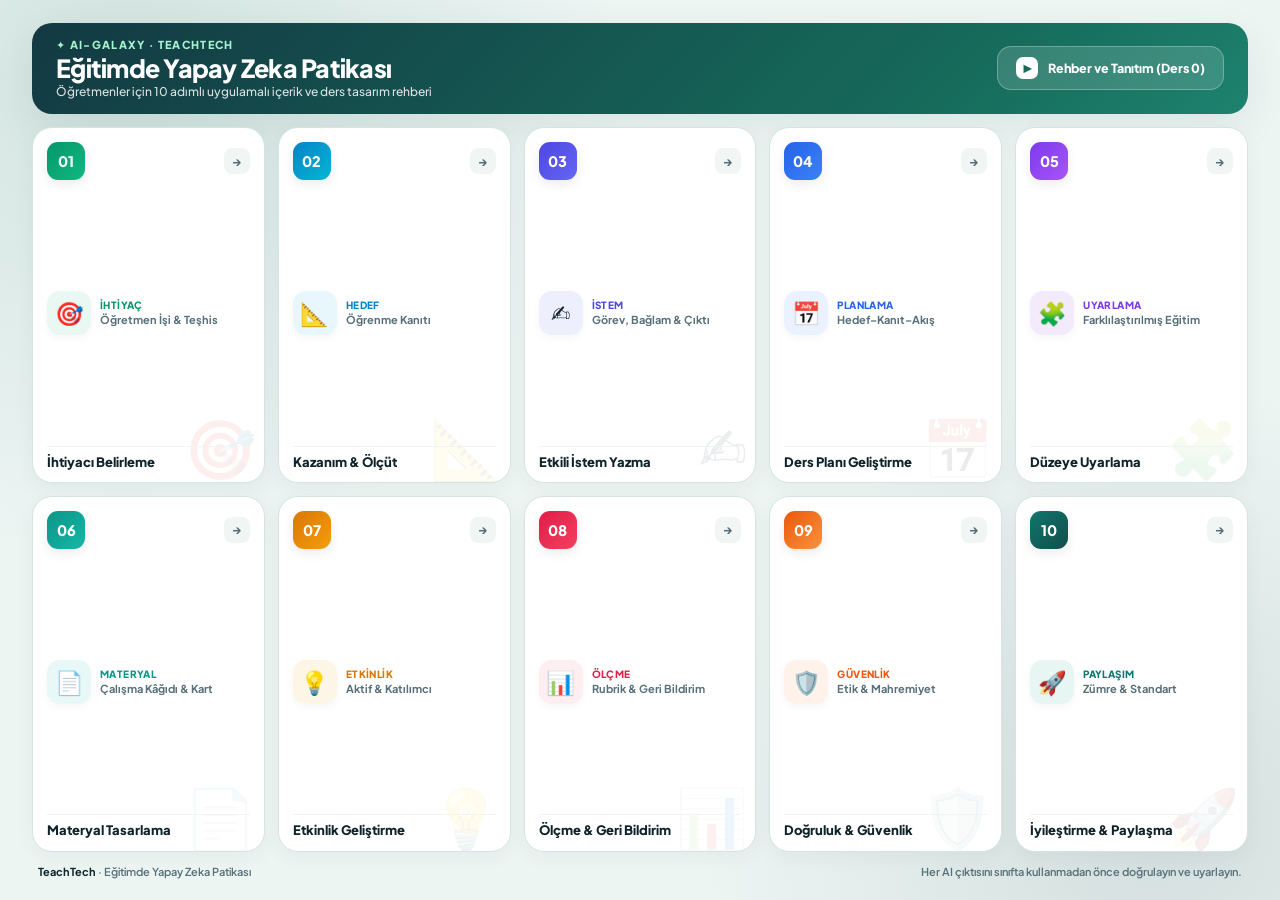
==== commit 8888811c: "index.html kart icleri egitimsel gorsel rozetler ve filigran efektleriyle zenginlestirildi" ====
--- a/index.html
+++ b/index.html
@@ -12,15 +12,15 @@
   <style>
     :root {
       --ink: #0f2329;
-      --muted: #5d757e;
-      --line: #d8e5e2;
-      --bg: #eef4f3;
+      --muted: #577079;
+      --line: #d6e4e0;
+      --bg: #edf5f3;
       --brand: #156c5c;
       --brand-dark: #0f4b40;
       --navy: #153e47;
       --mint: #dff4ec;
       --shadow: 0 14px 40px rgba(15, 47, 51, 0.08);
-      --card-shadow: 0 6px 20px rgba(18, 55, 50, 0.05);
+      --card-shadow: 0 6px 20px rgba(18, 55, 50, 0.045);
     }
     * { box-sizing: border-box; margin: 0; padding: 0; }
     html, body {
@@ -29,8 +29,8 @@
       overflow: hidden;
       font-family: 'Plus Jakarta Sans', Inter, ui-sans-serif, system-ui, sans-serif;
       color: var(--ink);
-      background: radial-gradient(circle at 12% 10%, rgba(21, 108, 92, 0.14), transparent 35%),
-                  radial-gradient(circle at 88% 90%, rgba(21, 62, 71, 0.12), transparent 32%),
+      background: radial-gradient(circle at 10% 8%, rgba(21, 108, 92, 0.13), transparent 35%),
+                  radial-gradient(circle at 90% 92%, rgba(21, 62, 71, 0.12), transparent 32%),
                   var(--bg);
       display: flex;
       flex-direction: column;
@@ -40,12 +40,12 @@
     a { color: inherit; text-decoration: none; }
 
     .hub {
-      width: min(1320px, 95vw);
-      height: min(94vh, 880px);
+      width: min(1340px, 95vw);
+      height: min(95vh, 900px);
       display: flex;
       flex-direction: column;
       justify-content: space-between;
-      gap: 14px;
+      gap: 13px;
     }
 
     /* TOP HEADER */
@@ -54,7 +54,7 @@
       align-items: center;
       justify-content: space-between;
       gap: 16px;
-      padding: 16px 24px;
+      padding: 15px 24px;
       border-radius: 20px;
       background: linear-gradient(135deg, #133942 0%, #166b5b 75%, #1d826f 100%);
       color: #fff;
@@ -63,7 +63,7 @@
     .header-title-area {
       display: flex;
       flex-direction: column;
-      gap: 3px;
+      gap: 2px;
     }
     .header-tag {
       display: inline-flex;
@@ -76,26 +76,26 @@
       color: #a7f3d0;
     }
     .header-title {
-      font-size: clamp(20px, 2.3vw, 26px);
+      font-size: clamp(20px, 2.3vw, 25px);
       font-weight: 900;
       letter-spacing: -0.03em;
       line-height: 1.15;
     }
     .header-sub {
-      color: rgba(255, 255, 255, 0.82);
-      font-size: 12.5px;
+      color: rgba(255, 255, 255, 0.84);
+      font-size: 12px;
       font-weight: 500;
     }
     .intro-btn {
       display: inline-flex;
       align-items: center;
       gap: 10px;
-      padding: 11px 20px;
+      padding: 10px 18px;
       border-radius: 14px;
       background: rgba(255, 255, 255, 0.15);
       border: 1px solid rgba(255, 255, 255, 0.28);
       color: #fff;
-      font-size: 13px;
+      font-size: 12.5px;
       font-weight: 800;
       backdrop-filter: blur(8px);
       transition: all 0.2s ease;
@@ -129,7 +129,7 @@
       display: grid;
       grid-template-columns: repeat(5, 1fr);
       grid-template-rows: repeat(2, 1fr);
-      gap: 14px;
+      gap: 13px;
       flex: 1;
       min-height: 0;
     }
@@ -138,7 +138,7 @@
       background: #ffffff;
       border: 1px solid var(--line);
       border-radius: 20px;
-      padding: 16px 14px;
+      padding: 14px 14px 12px;
       display: flex;
       flex-direction: column;
       justify-content: space-between;
@@ -159,27 +159,45 @@
     }
     .square-card:hover {
       transform: translateY(-4px);
-      box-shadow: 0 14px 32px rgba(21, 62, 71, 0.11);
-      border-color: #8bbcb0;
+      box-shadow: 0 14px 34px rgba(21, 62, 71, 0.12);
+      border-color: #88c0b2;
     }
     .square-card:hover::before {
       opacity: 1;
     }
 
+    /* BACKGROUND WATERMARK ICON */
+    .card-watermark {
+      position: absolute;
+      right: 8px;
+      bottom: 6px;
+      font-size: 58px;
+      line-height: 1;
+      opacity: 0.08;
+      pointer-events: none;
+      filter: grayscale(0.2);
+      transition: all 0.3s ease;
+    }
+    .square-card:hover .card-watermark {
+      opacity: 0.16;
+      transform: scale(1.1) rotate(6deg);
+    }
+
     /* CARD HEADER ROW */
     .card-top {
       display: flex;
       align-items: center;
       justify-content: space-between;
-      margin-bottom: 8px;
+      position: relative;
+      z-index: 2;
     }
     .card-badge {
-      width: 40px;
-      height: 40px;
-      border-radius: 12px;
+      width: 38px;
+      height: 38px;
+      border-radius: 11px;
       display: grid;
       place-items: center;
-      font-size: 16px;
+      font-size: 14.5px;
       font-weight: 900;
       color: #fff;
       box-shadow: 0 4px 12px rgba(0, 0, 0, 0.08);
@@ -202,36 +220,107 @@
       transform: translateX(2px);
     }
 
-    /* CARD BODY */
-    .card-title {
-      font-size: 14px;
-      font-weight: 850;
-      color: var(--ink);
-      line-height: 1.3;
-      margin-bottom: 4px;
-    }
-    .card-tag {
+    /* CARD CENTER VISUAL ICON */
+    .card-center {
+      display: flex;
+      align-items: center;
+      gap: 9px;
+      padding: 6px 0;
+      position: relative;
+      z-index: 2;
+    }
+    .card-visual-icon {
+      width: 44px;
+      height: 44px;
+      border-radius: 13px;
+      display: grid;
+      place-items: center;
+      font-size: 23px;
+      flex-shrink: 0;
+      box-shadow: 0 3px 10px rgba(0,0,0,0.04);
+      transition: transform 0.2s ease;
+    }
+    .square-card:hover .card-visual-icon {
+      transform: scale(1.08);
+    }
+    .card-meta-chips {
+      display: flex;
+      flex-direction: column;
+      gap: 2px;
+      min-width: 0;
+    }
+    .card-pill {
+      font-size: 10px;
+      font-weight: 800;
+      text-transform: uppercase;
+      letter-spacing: 0.04em;
+    }
+    .card-focus-text {
       font-size: 11px;
       font-weight: 700;
       color: var(--muted);
-      display: inline-block;
-      padding: 3px 7px;
-      border-radius: 6px;
-      background: #f4f8f7;
-      width: fit-content;
+      white-space: nowrap;
+      overflow: hidden;
+      text-overflow: ellipsis;
+    }
+
+    /* CARD BOTTOM TITLE */
+    .card-bottom {
+      position: relative;
+      z-index: 2;
+      border-top: 1px solid #f0f4f3;
+      padding-top: 7px;
+    }
+    .card-title {
+      font-size: 13px;
+      font-weight: 850;
+      color: var(--ink);
+      line-height: 1.25;
+      white-space: nowrap;
+      overflow: hidden;
+      text-overflow: ellipsis;
     }
 
     /* COLOR THEMES FOR 10 CARDS */
     .c1 .card-badge, .c1::before { background: linear-gradient(135deg, #059669, #10b981); }
+    .c1 .card-visual-icon { background: #eaf8f3; }
+    .c1 .card-pill { color: #059669; }
+
     .c2 .card-badge, .c2::before { background: linear-gradient(135deg, #0284c7, #06b6d4); }
+    .c2 .card-visual-icon { background: #e8f7fb; }
+    .c2 .card-pill { color: #0284c7; }
+
     .c3 .card-badge, .c3::before { background: linear-gradient(135deg, #4f46e5, #6366f1); }
+    .c3 .card-visual-icon { background: #eeeffc; }
+    .c3 .card-pill { color: #4f46e5; }
+
     .c4 .card-badge, .c4::before { background: linear-gradient(135deg, #2563eb, #3b82f6); }
+    .c4 .card-visual-icon { background: #eaf2ff; }
+    .c4 .card-pill { color: #2563eb; }
+
     .c5 .card-badge, .c5::before { background: linear-gradient(135deg, #7c3aed, #a855f7); }
+    .c5 .card-visual-icon { background: #f3ebfc; }
+    .c5 .card-pill { color: #7c3aed; }
+
     .c6 .card-badge, .c6::before { background: linear-gradient(135deg, #0d9488, #14b8a6); }
+    .c6 .card-visual-icon { background: #e8f8f6; }
+    .c6 .card-pill { color: #0d9488; }
+
     .c7 .card-badge, .c7::before { background: linear-gradient(135deg, #d97706, #f59e0b); }
+    .c7 .card-visual-icon { background: #fdf5e6; }
+    .c7 .card-pill { color: #d97706; }
+
     .c8 .card-badge, .c8::before { background: linear-gradient(135deg, #e11d48, #f43f5e); }
+    .c8 .card-visual-icon { background: #fdeef2; }
+    .c8 .card-pill { color: #e11d48; }
+
     .c9 .card-badge, .c9::before { background: linear-gradient(135deg, #ea580c, #fb923c); }
+    .c9 .card-visual-icon { background: #fef2eb; }
+    .c9 .card-pill { color: #ea580c; }
+
     .c10 .card-badge, .c10::before { background: linear-gradient(135deg, #0f766e, #134e4a); }
+    .c10 .card-visual-icon { background: #e7f5f3; }
+    .c10 .card-pill { color: #0f766e; }
 
     /* FOOTER */
     .hub-footer {
@@ -270,113 +359,193 @@
 
     <!-- 10 SQUARED CARDS (5 x 2 GRID) -->
     <section class="cards-grid" aria-label="TeachTech Ders Kartları">
+      <!-- 01 -->
       <a class="square-card c1" href="ders1.html">
+        <div class="card-watermark">🎯</div>
         <div class="card-top">
           <div class="card-badge">01</div>
           <div class="card-arrow">→</div>
         </div>
-        <div>
+        <div class="card-center">
+          <div class="card-visual-icon">🎯</div>
+          <div class="card-meta-chips">
+            <span class="card-pill">İhtiyaç</span>
+            <span class="card-focus-text">Öğretmen İşi & Teşhis</span>
+          </div>
+        </div>
+        <div class="card-bottom">
           <h2 class="card-title">İhtiyacı Belirleme</h2>
-          <span class="card-tag">Gerçek Öğretmen İşi</span>
-        </div>
-      </a>
-
+        </div>
+      </a>
+
+      <!-- 02 -->
       <a class="square-card c2" href="ders2.html">
+        <div class="card-watermark">📐</div>
         <div class="card-top">
           <div class="card-badge">02</div>
           <div class="card-arrow">→</div>
         </div>
-        <div>
+        <div class="card-center">
+          <div class="card-visual-icon">📐</div>
+          <div class="card-meta-chips">
+            <span class="card-pill">Hedef</span>
+            <span class="card-focus-text">Öğrenme Kanıtı</span>
+          </div>
+        </div>
+        <div class="card-bottom">
           <h2 class="card-title">Kazanım & Ölçüt</h2>
-          <span class="card-tag">Öğrenme Kanıtı</span>
-        </div>
-      </a>
-
+        </div>
+      </a>
+
+      <!-- 03 -->
       <a class="square-card c3" href="ders3.html">
+        <div class="card-watermark">✍️</div>
         <div class="card-top">
           <div class="card-badge">03</div>
           <div class="card-arrow">→</div>
         </div>
-        <div>
+        <div class="card-center">
+          <div class="card-visual-icon">✍️</div>
+          <div class="card-meta-chips">
+            <span class="card-pill">İstem</span>
+            <span class="card-focus-text">Görev, Bağlam & Çıktı</span>
+          </div>
+        </div>
+        <div class="card-bottom">
           <h2 class="card-title">Etkili İstem Yazma</h2>
-          <span class="card-tag">Görev & Bağlam</span>
-        </div>
-      </a>
-
+        </div>
+      </a>
+
+      <!-- 04 -->
       <a class="square-card c4" href="ders4.html">
+        <div class="card-watermark">📅</div>
         <div class="card-top">
           <div class="card-badge">04</div>
           <div class="card-arrow">→</div>
         </div>
-        <div>
-          <h2 class="card-title">Ders Planı</h2>
-          <span class="card-tag">Hedef–Kanıt–Akış</span>
-        </div>
-      </a>
-
+        <div class="card-center">
+          <div class="card-visual-icon">📅</div>
+          <div class="card-meta-chips">
+            <span class="card-pill">Planlama</span>
+            <span class="card-focus-text">Hedef–Kanıt–Akış</span>
+          </div>
+        </div>
+        <div class="card-bottom">
+          <h2 class="card-title">Ders Planı Geliştirme</h2>
+        </div>
+      </a>
+
+      <!-- 05 -->
       <a class="square-card c5" href="ders5.html">
+        <div class="card-watermark">🧩</div>
         <div class="card-top">
           <div class="card-badge">05</div>
           <div class="card-arrow">→</div>
         </div>
-        <div>
+        <div class="card-center">
+          <div class="card-visual-icon">🧩</div>
+          <div class="card-meta-chips">
+            <span class="card-pill">Uyarlama</span>
+            <span class="card-focus-text">Farklılaştırılmış Eğitim</span>
+          </div>
+        </div>
+        <div class="card-bottom">
           <h2 class="card-title">Düzeye Uyarlama</h2>
-          <span class="card-tag">Farklılaştırılmış Eğitim</span>
-        </div>
-      </a>
-
+        </div>
+      </a>
+
+      <!-- 06 -->
       <a class="square-card c6" href="ders6.html">
+        <div class="card-watermark">📄</div>
         <div class="card-top">
           <div class="card-badge">06</div>
           <div class="card-arrow">→</div>
         </div>
-        <div>
-          <h2 class="card-title">Materyal Tasarımı</h2>
-          <span class="card-tag">Çalışma Kâğıdı & Kart</span>
-        </div>
-      </a>
-
+        <div class="card-center">
+          <div class="card-visual-icon">📄</div>
+          <div class="card-meta-chips">
+            <span class="card-pill">Materyal</span>
+            <span class="card-focus-text">Çalışma Kâğıdı & Kart</span>
+          </div>
+        </div>
+        <div class="card-bottom">
+          <h2 class="card-title">Materyal Tasarlama</h2>
+        </div>
+      </a>
+
+      <!-- 07 -->
       <a class="square-card c7" href="ders7.html">
+        <div class="card-watermark">💡</div>
         <div class="card-top">
           <div class="card-badge">07</div>
           <div class="card-arrow">→</div>
         </div>
-        <div>
+        <div class="card-center">
+          <div class="card-visual-icon">💡</div>
+          <div class="card-meta-chips">
+            <span class="card-pill">Etkinlik</span>
+            <span class="card-focus-text">Aktif & Katılımcı</span>
+          </div>
+        </div>
+        <div class="card-bottom">
           <h2 class="card-title">Etkinlik Geliştirme</h2>
-          <span class="card-tag">Aktif Katılım</span>
-        </div>
-      </a>
-
+        </div>
+      </a>
+
+      <!-- 08 -->
       <a class="square-card c8" href="ders8.html">
+        <div class="card-watermark">📊</div>
         <div class="card-top">
           <div class="card-badge">08</div>
           <div class="card-arrow">→</div>
         </div>
-        <div>
+        <div class="card-center">
+          <div class="card-visual-icon">📊</div>
+          <div class="card-meta-chips">
+            <span class="card-pill">Ölçme</span>
+            <span class="card-focus-text">Rubrik & Geri Bildirim</span>
+          </div>
+        </div>
+        <div class="card-bottom">
           <h2 class="card-title">Ölçme & Geri Bildirim</h2>
-          <span class="card-tag">Öğretim Kararı</span>
-        </div>
-      </a>
-
+        </div>
+      </a>
+
+      <!-- 09 -->
       <a class="square-card c9" href="ders9.html">
+        <div class="card-watermark">🛡️</div>
         <div class="card-top">
           <div class="card-badge">09</div>
           <div class="card-arrow">→</div>
         </div>
-        <div>
+        <div class="card-center">
+          <div class="card-visual-icon">🛡️</div>
+          <div class="card-meta-chips">
+            <span class="card-pill">Güvenlik</span>
+            <span class="card-focus-text">Etik & Mahremiyet</span>
+          </div>
+        </div>
+        <div class="card-bottom">
           <h2 class="card-title">Doğruluk & Güvenlik</h2>
-          <span class="card-tag">Etik & Mahremiyet</span>
-        </div>
-      </a>
-
+        </div>
+      </a>
+
+      <!-- 10 -->
       <a class="square-card c10" href="ders10.html">
+        <div class="card-watermark">🚀</div>
         <div class="card-top">
           <div class="card-badge">10</div>
           <div class="card-arrow">→</div>
         </div>
-        <div>
-          <h2 class="card-title">İyileştirme & Paylaşım</h2>
-          <span class="card-tag">Zümre & İş Birliği</span>
+        <div class="card-center">
+          <div class="card-visual-icon">🚀</div>
+          <div class="card-meta-chips">
+            <span class="card-pill">Paylaşım</span>
+            <span class="card-focus-text">Zümre & Standart</span>
+          </div>
+        </div>
+        <div class="card-bottom">
+          <h2 class="card-title">İyileştirme & Paylaşma</h2>
         </div>
       </a>
     </section>
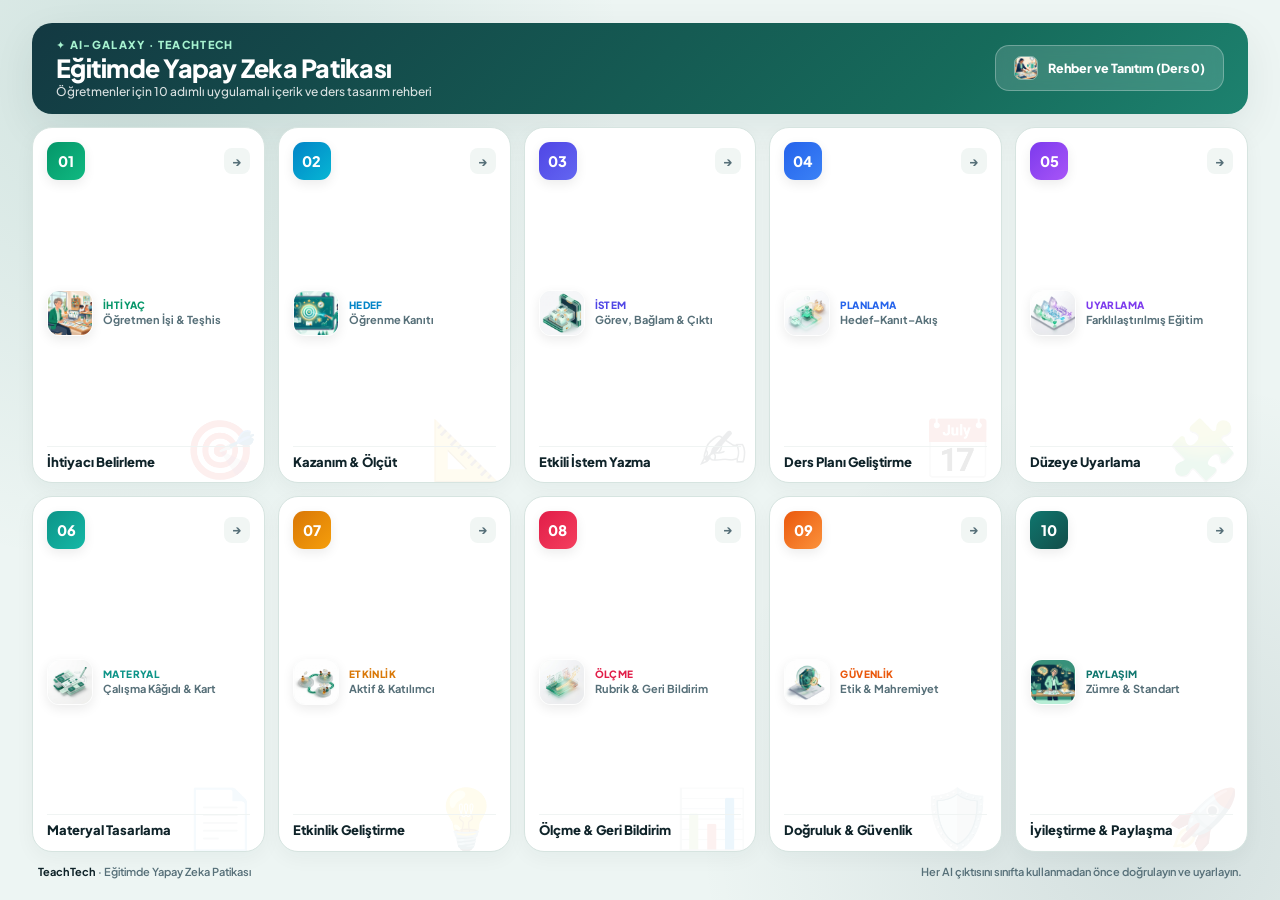
==== commit 805a96fb: "style(hub): embed sleek, compact lesson visual thumbnails with rounded corners across home cards" ====
--- a/index.html
+++ b/index.html
@@ -220,28 +220,37 @@
       transform: translateX(2px);
     }
 
-    /* CARD CENTER VISUAL ICON */
+    /* CARD CENTER VISUAL ICON / THUMBNAIL */
     .card-center {
       display: flex;
       align-items: center;
-      gap: 9px;
-      padding: 6px 0;
+      gap: 10px;
+      padding: 4px 0;
       position: relative;
       z-index: 2;
     }
-    .card-visual-icon {
-      width: 44px;
-      height: 44px;
-      border-radius: 13px;
+    .card-thumb-wrap {
+      width: 46px;
+      height: 46px;
+      border-radius: 12px;
+      overflow: hidden;
+      flex-shrink: 0;
+      box-shadow: 0 4px 12px rgba(0, 0, 0, 0.08);
+      border: 1.5px solid rgba(255, 255, 255, 0.9);
+      background: #f1f5f4;
       display: grid;
       place-items: center;
-      font-size: 23px;
-      flex-shrink: 0;
-      box-shadow: 0 3px 10px rgba(0,0,0,0.04);
-      transition: transform 0.2s ease;
-    }
-    .square-card:hover .card-visual-icon {
+      transition: transform 0.22s cubic-bezier(0.16, 1, 0.3, 1), box-shadow 0.22s ease;
+    }
+    .card-thumb {
+      width: 100%;
+      height: 100%;
+      object-fit: cover;
+      display: block;
+    }
+    .square-card:hover .card-thumb-wrap {
       transform: scale(1.08);
+      box-shadow: 0 7px 18px rgba(0, 0, 0, 0.14);
     }
     .card-meta-chips {
       display: flex;
@@ -283,43 +292,33 @@
 
     /* COLOR THEMES FOR 10 CARDS */
     .c1 .card-badge, .c1::before { background: linear-gradient(135deg, #059669, #10b981); }
-    .c1 .card-visual-icon { background: #eaf8f3; }
     .c1 .card-pill { color: #059669; }
 
     .c2 .card-badge, .c2::before { background: linear-gradient(135deg, #0284c7, #06b6d4); }
-    .c2 .card-visual-icon { background: #e8f7fb; }
     .c2 .card-pill { color: #0284c7; }
 
     .c3 .card-badge, .c3::before { background: linear-gradient(135deg, #4f46e5, #6366f1); }
-    .c3 .card-visual-icon { background: #eeeffc; }
     .c3 .card-pill { color: #4f46e5; }
 
     .c4 .card-badge, .c4::before { background: linear-gradient(135deg, #2563eb, #3b82f6); }
-    .c4 .card-visual-icon { background: #eaf2ff; }
     .c4 .card-pill { color: #2563eb; }
 
     .c5 .card-badge, .c5::before { background: linear-gradient(135deg, #7c3aed, #a855f7); }
-    .c5 .card-visual-icon { background: #f3ebfc; }
     .c5 .card-pill { color: #7c3aed; }
 
     .c6 .card-badge, .c6::before { background: linear-gradient(135deg, #0d9488, #14b8a6); }
-    .c6 .card-visual-icon { background: #e8f8f6; }
     .c6 .card-pill { color: #0d9488; }
 
     .c7 .card-badge, .c7::before { background: linear-gradient(135deg, #d97706, #f59e0b); }
-    .c7 .card-visual-icon { background: #fdf5e6; }
     .c7 .card-pill { color: #d97706; }
 
     .c8 .card-badge, .c8::before { background: linear-gradient(135deg, #e11d48, #f43f5e); }
-    .c8 .card-visual-icon { background: #fdeef2; }
     .c8 .card-pill { color: #e11d48; }
 
     .c9 .card-badge, .c9::before { background: linear-gradient(135deg, #ea580c, #fb923c); }
-    .c9 .card-visual-icon { background: #fef2eb; }
     .c9 .card-pill { color: #ea580c; }
 
     .c10 .card-badge, .c10::before { background: linear-gradient(135deg, #0f766e, #134e4a); }
-    .c10 .card-visual-icon { background: #e7f5f3; }
     .c10 .card-pill { color: #0f766e; }
 
     /* FOOTER */
@@ -351,8 +350,8 @@
         <h1 class="header-title">Eğitimde Yapay Zeka Patikası</h1>
         <p class="header-sub">Öğretmenler için 10 adımlı uygulamalı içerik ve ders tasarım rehberi</p>
       </div>
-      <a class="intro-btn" href="ders0.html">
-        <span class="intro-btn-play">▶</span>
+      <a class="intro-btn" href="ders0.html" target="_blank" rel="noopener">
+        <img src="assets/ders1-real-task.jpg" alt="Ders 0" style="width:24px;height:24px;border-radius:7px;object-fit:cover;border:1px solid rgba(255,255,255,0.4);display:block;">
         <span>Rehber ve Tanıtım (Ders 0)</span>
       </a>
     </header>
@@ -360,14 +359,16 @@
     <!-- 10 SQUARED CARDS (5 x 2 GRID) -->
     <section class="cards-grid" aria-label="TeachTech Ders Kartları">
       <!-- 01 -->
-      <a class="square-card c1" href="ders1.html">
+      <a class="square-card c1" href="ders1.html" target="_blank" rel="noopener">
         <div class="card-watermark">🎯</div>
         <div class="card-top">
           <div class="card-badge">01</div>
           <div class="card-arrow">→</div>
         </div>
         <div class="card-center">
-          <div class="card-visual-icon">🎯</div>
+          <div class="card-thumb-wrap">
+            <img src="assets/ders1-need-analysis.jpg" alt="Ders 1 İhtiyaç" class="card-thumb" loading="lazy">
+          </div>
           <div class="card-meta-chips">
             <span class="card-pill">İhtiyaç</span>
             <span class="card-focus-text">Öğretmen İşi & Teşhis</span>
@@ -379,14 +380,16 @@
       </a>
 
       <!-- 02 -->
-      <a class="square-card c2" href="ders2.html">
+      <a class="square-card c2" href="ders2.html" target="_blank" rel="noopener">
         <div class="card-watermark">📐</div>
         <div class="card-top">
           <div class="card-badge">02</div>
           <div class="card-arrow">→</div>
         </div>
         <div class="card-center">
-          <div class="card-visual-icon">📐</div>
+          <div class="card-thumb-wrap">
+            <img src="assets/ders2-learning-outcomes.jpg" alt="Ders 2 Kazanım" class="card-thumb" loading="lazy">
+          </div>
           <div class="card-meta-chips">
             <span class="card-pill">Hedef</span>
             <span class="card-focus-text">Öğrenme Kanıtı</span>
@@ -398,14 +401,16 @@
       </a>
 
       <!-- 03 -->
-      <a class="square-card c3" href="ders3.html">
+      <a class="square-card c3" href="ders3.html" target="_blank" rel="noopener">
         <div class="card-watermark">✍️</div>
         <div class="card-top">
           <div class="card-badge">03</div>
           <div class="card-arrow">→</div>
         </div>
         <div class="card-center">
-          <div class="card-visual-icon">✍️</div>
+          <div class="card-thumb-wrap">
+            <img src="assets/ders3-prompt-craft.jpg" alt="Ders 3 İstem" class="card-thumb" loading="lazy">
+          </div>
           <div class="card-meta-chips">
             <span class="card-pill">İstem</span>
             <span class="card-focus-text">Görev, Bağlam & Çıktı</span>
@@ -417,14 +422,16 @@
       </a>
 
       <!-- 04 -->
-      <a class="square-card c4" href="ders4.html">
+      <a class="square-card c4" href="ders4.html" target="_blank" rel="noopener">
         <div class="card-watermark">📅</div>
         <div class="card-top">
           <div class="card-badge">04</div>
           <div class="card-arrow">→</div>
         </div>
         <div class="card-center">
-          <div class="card-visual-icon">📅</div>
+          <div class="card-thumb-wrap">
+            <img src="assets/ders4-lesson-flow.jpg" alt="Ders 4 Plan" class="card-thumb" loading="lazy">
+          </div>
           <div class="card-meta-chips">
             <span class="card-pill">Planlama</span>
             <span class="card-focus-text">Hedef–Kanıt–Akış</span>
@@ -436,14 +443,16 @@
       </a>
 
       <!-- 05 -->
-      <a class="square-card c5" href="ders5.html">
+      <a class="square-card c5" href="ders5.html" target="_blank" rel="noopener">
         <div class="card-watermark">🧩</div>
         <div class="card-top">
           <div class="card-badge">05</div>
           <div class="card-arrow">→</div>
         </div>
         <div class="card-center">
-          <div class="card-visual-icon">🧩</div>
+          <div class="card-thumb-wrap">
+            <img src="assets/ders5-udl-lenses.jpg" alt="Ders 5 Uyarlama" class="card-thumb" loading="lazy">
+          </div>
           <div class="card-meta-chips">
             <span class="card-pill">Uyarlama</span>
             <span class="card-focus-text">Farklılaştırılmış Eğitim</span>
@@ -455,14 +464,16 @@
       </a>
 
       <!-- 06 -->
-      <a class="square-card c6" href="ders6.html">
+      <a class="square-card c6" href="ders6.html" target="_blank" rel="noopener">
         <div class="card-watermark">📄</div>
         <div class="card-top">
           <div class="card-badge">06</div>
           <div class="card-arrow">→</div>
         </div>
         <div class="card-center">
-          <div class="card-visual-icon">📄</div>
+          <div class="card-thumb-wrap">
+            <img src="assets/ders6-material-craft.jpg" alt="Ders 6 Materyal" class="card-thumb" loading="lazy">
+          </div>
           <div class="card-meta-chips">
             <span class="card-pill">Materyal</span>
             <span class="card-focus-text">Çalışma Kâğıdı & Kart</span>
@@ -474,14 +485,16 @@
       </a>
 
       <!-- 07 -->
-      <a class="square-card c7" href="ders7.html">
+      <a class="square-card c7" href="ders7.html" target="_blank" rel="noopener">
         <div class="card-watermark">💡</div>
         <div class="card-top">
           <div class="card-badge">07</div>
           <div class="card-arrow">→</div>
         </div>
         <div class="card-center">
-          <div class="card-visual-icon">💡</div>
+          <div class="card-thumb-wrap">
+            <img src="assets/ders7-active-learning.jpg" alt="Ders 7 Etkinlik" class="card-thumb" loading="lazy">
+          </div>
           <div class="card-meta-chips">
             <span class="card-pill">Etkinlik</span>
             <span class="card-focus-text">Aktif & Katılımcı</span>
@@ -493,14 +506,16 @@
       </a>
 
       <!-- 08 -->
-      <a class="square-card c8" href="ders8.html">
+      <a class="square-card c8" href="ders8.html" target="_blank" rel="noopener">
         <div class="card-watermark">📊</div>
         <div class="card-top">
           <div class="card-badge">08</div>
           <div class="card-arrow">→</div>
         </div>
         <div class="card-center">
-          <div class="card-visual-icon">📊</div>
+          <div class="card-thumb-wrap">
+            <img src="assets/ders8-assessment-rubric.jpg" alt="Ders 8 Ölçme" class="card-thumb" loading="lazy">
+          </div>
           <div class="card-meta-chips">
             <span class="card-pill">Ölçme</span>
             <span class="card-focus-text">Rubrik & Geri Bildirim</span>
@@ -512,14 +527,16 @@
       </a>
 
       <!-- 09 -->
-      <a class="square-card c9" href="ders9.html">
+      <a class="square-card c9" href="ders9.html" target="_blank" rel="noopener">
         <div class="card-watermark">🛡️</div>
         <div class="card-top">
           <div class="card-badge">09</div>
           <div class="card-arrow">→</div>
         </div>
         <div class="card-center">
-          <div class="card-visual-icon">🛡️</div>
+          <div class="card-thumb-wrap">
+            <img src="assets/ders9-ethical-safety.jpg" alt="Ders 9 Güvenlik" class="card-thumb" loading="lazy">
+          </div>
           <div class="card-meta-chips">
             <span class="card-pill">Güvenlik</span>
             <span class="card-focus-text">Etik & Mahremiyet</span>
@@ -531,14 +548,16 @@
       </a>
 
       <!-- 10 -->
-      <a class="square-card c10" href="ders10.html">
+      <a class="square-card c10" href="ders10.html" target="_blank" rel="noopener">
         <div class="card-watermark">🚀</div>
         <div class="card-top">
           <div class="card-badge">10</div>
           <div class="card-arrow">→</div>
         </div>
         <div class="card-center">
-          <div class="card-visual-icon">🚀</div>
+          <div class="card-thumb-wrap">
+            <img src="assets/ders1-teacher-decision.jpg" alt="Ders 10 Paylaşım" class="card-thumb" loading="lazy">
+          </div>
           <div class="card-meta-chips">
             <span class="card-pill">Paylaşım</span>
             <span class="card-focus-text">Zümre & Standart</span>
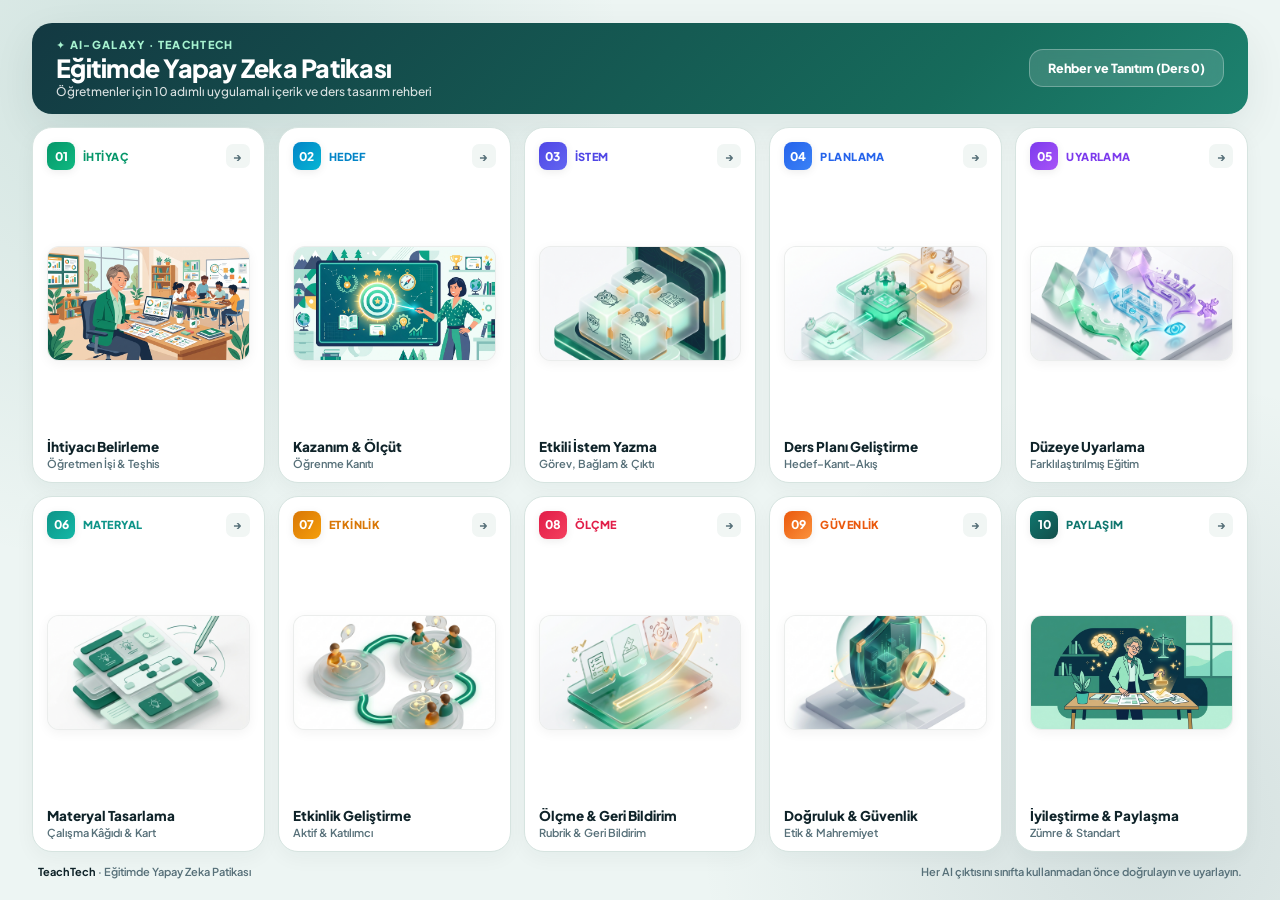
==== commit b8741776: "feat(hub): enlarge card hero visual previews 3-4x within fixed card bounds" ====
--- a/index.html
+++ b/index.html
@@ -182,7 +182,6 @@
       opacity: 0.16;
       transform: scale(1.1) rotate(6deg);
     }
-
     /* CARD HEADER ROW */
     .card-top {
       display: flex;
@@ -191,26 +190,37 @@
       position: relative;
       z-index: 2;
     }
+    .card-top-left {
+      display: flex;
+      align-items: center;
+      gap: 8px;
+    }
     .card-badge {
-      width: 38px;
-      height: 38px;
-      border-radius: 11px;
+      width: 28px;
+      height: 28px;
+      border-radius: 8px;
       display: grid;
       place-items: center;
-      font-size: 14.5px;
+      font-size: 12px;
       font-weight: 900;
       color: #fff;
-      box-shadow: 0 4px 12px rgba(0, 0, 0, 0.08);
+      box-shadow: 0 2px 8px rgba(0, 0, 0, 0.08);
+    }
+    .card-pill {
+      font-size: 11px;
+      font-weight: 800;
+      text-transform: uppercase;
+      letter-spacing: 0.04em;
     }
     .card-arrow {
-      width: 26px;
-      height: 26px;
-      border-radius: 8px;
+      width: 24px;
+      height: 24px;
+      border-radius: 7px;
       background: #f1f6f4;
       color: var(--muted);
       display: grid;
       place-items: center;
-      font-size: 12px;
+      font-size: 11px;
       font-weight: 900;
       transition: all 0.2s ease;
     }
@@ -220,71 +230,52 @@
       transform: translateX(2px);
     }
 
-    /* CARD CENTER VISUAL ICON / THUMBNAIL */
-    .card-center {
-      display: flex;
-      align-items: center;
-      gap: 10px;
-      padding: 4px 0;
+    /* CARD HERO IMAGE (LARGE PROMINENT PREVIEW) */
+    .card-hero-wrap {
+      width: 100%;
+      height: 115px;
+      border-radius: 12px;
+      overflow: hidden;
+      margin: 4px 0;
+      box-shadow: 0 3px 12px rgba(0, 0, 0, 0.05);
+      border: 1px solid rgba(0, 0, 0, 0.05);
+      background: #f8faf9;
       position: relative;
       z-index: 2;
     }
-    .card-thumb-wrap {
-      width: 46px;
-      height: 46px;
-      border-radius: 12px;
-      overflow: hidden;
-      flex-shrink: 0;
-      box-shadow: 0 4px 12px rgba(0, 0, 0, 0.08);
-      border: 1.5px solid rgba(255, 255, 255, 0.9);
-      background: #f1f5f4;
-      display: grid;
-      place-items: center;
-      transition: transform 0.22s cubic-bezier(0.16, 1, 0.3, 1), box-shadow 0.22s ease;
-    }
-    .card-thumb {
+    .card-hero-img {
       width: 100%;
       height: 100%;
       object-fit: cover;
       display: block;
-    }
-    .square-card:hover .card-thumb-wrap {
-      transform: scale(1.08);
-      box-shadow: 0 7px 18px rgba(0, 0, 0, 0.14);
-    }
-    .card-meta-chips {
-      display: flex;
-      flex-direction: column;
-      gap: 2px;
-      min-width: 0;
-    }
-    .card-pill {
-      font-size: 10px;
-      font-weight: 800;
-      text-transform: uppercase;
-      letter-spacing: 0.04em;
-    }
-    .card-focus-text {
-      font-size: 11px;
-      font-weight: 700;
-      color: var(--muted);
-      white-space: nowrap;
-      overflow: hidden;
-      text-overflow: ellipsis;
+      transition: transform 0.3s cubic-bezier(0.16, 1, 0.3, 1);
+    }
+    .square-card:hover .card-hero-img {
+      transform: scale(1.06);
     }
 
     /* CARD BOTTOM TITLE */
     .card-bottom {
       position: relative;
       z-index: 2;
-      border-top: 1px solid #f0f4f3;
-      padding-top: 7px;
+      display: flex;
+      flex-direction: column;
+      gap: 1px;
+      padding-top: 2px;
     }
     .card-title {
-      font-size: 13px;
+      font-size: 13.5px;
       font-weight: 850;
       color: var(--ink);
-      line-height: 1.25;
+      line-height: 1.22;
+      white-space: nowrap;
+      overflow: hidden;
+      text-overflow: ellipsis;
+    }
+    .card-focus-text {
+      font-size: 11px;
+      font-weight: 600;
+      color: var(--muted);
       white-space: nowrap;
       overflow: hidden;
       text-overflow: ellipsis;
@@ -351,7 +342,6 @@
         <p class="header-sub">Öğretmenler için 10 adımlı uygulamalı içerik ve ders tasarım rehberi</p>
       </div>
       <a class="intro-btn" href="ders0.html" target="_blank" rel="noopener">
-        <img src="assets/ders1-real-task.jpg" alt="Ders 0" style="width:24px;height:24px;border-radius:7px;object-fit:cover;border:1px solid rgba(255,255,255,0.4);display:block;">
         <span>Rehber ve Tanıtım (Ders 0)</span>
       </a>
     </header>
@@ -360,211 +350,181 @@
     <section class="cards-grid" aria-label="TeachTech Ders Kartları">
       <!-- 01 -->
       <a class="square-card c1" href="ders1.html" target="_blank" rel="noopener">
-        <div class="card-watermark">🎯</div>
-        <div class="card-top">
-          <div class="card-badge">01</div>
-          <div class="card-arrow">→</div>
-        </div>
-        <div class="card-center">
-          <div class="card-thumb-wrap">
-            <img src="assets/ders1-need-analysis.jpg" alt="Ders 1 İhtiyaç" class="card-thumb" loading="lazy">
-          </div>
-          <div class="card-meta-chips">
+        <div class="card-top">
+          <div class="card-top-left">
+            <div class="card-badge">01</div>
             <span class="card-pill">İhtiyaç</span>
-            <span class="card-focus-text">Öğretmen İşi & Teşhis</span>
-          </div>
+          </div>
+          <div class="card-arrow">→</div>
+        </div>
+        <div class="card-hero-wrap">
+          <img src="assets/ders1-need-analysis.jpg" alt="Ders 1 İhtiyaç" class="card-hero-img" loading="lazy">
         </div>
         <div class="card-bottom">
           <h2 class="card-title">İhtiyacı Belirleme</h2>
+          <span class="card-focus-text">Öğretmen İşi & Teşhis</span>
         </div>
       </a>
 
       <!-- 02 -->
       <a class="square-card c2" href="ders2.html" target="_blank" rel="noopener">
-        <div class="card-watermark">📐</div>
-        <div class="card-top">
-          <div class="card-badge">02</div>
-          <div class="card-arrow">→</div>
-        </div>
-        <div class="card-center">
-          <div class="card-thumb-wrap">
-            <img src="assets/ders2-learning-outcomes.jpg" alt="Ders 2 Kazanım" class="card-thumb" loading="lazy">
-          </div>
-          <div class="card-meta-chips">
+        <div class="card-top">
+          <div class="card-top-left">
+            <div class="card-badge">02</div>
             <span class="card-pill">Hedef</span>
-            <span class="card-focus-text">Öğrenme Kanıtı</span>
-          </div>
+          </div>
+          <div class="card-arrow">→</div>
+        </div>
+        <div class="card-hero-wrap">
+          <img src="assets/ders2-learning-outcomes.jpg" alt="Ders 2 Kazanım" class="card-hero-img" loading="lazy">
         </div>
         <div class="card-bottom">
           <h2 class="card-title">Kazanım & Ölçüt</h2>
+          <span class="card-focus-text">Öğrenme Kanıtı</span>
         </div>
       </a>
 
       <!-- 03 -->
       <a class="square-card c3" href="ders3.html" target="_blank" rel="noopener">
-        <div class="card-watermark">✍️</div>
-        <div class="card-top">
-          <div class="card-badge">03</div>
-          <div class="card-arrow">→</div>
-        </div>
-        <div class="card-center">
-          <div class="card-thumb-wrap">
-            <img src="assets/ders3-prompt-craft.jpg" alt="Ders 3 İstem" class="card-thumb" loading="lazy">
-          </div>
-          <div class="card-meta-chips">
+        <div class="card-top">
+          <div class="card-top-left">
+            <div class="card-badge">03</div>
             <span class="card-pill">İstem</span>
-            <span class="card-focus-text">Görev, Bağlam & Çıktı</span>
-          </div>
+          </div>
+          <div class="card-arrow">→</div>
+        </div>
+        <div class="card-hero-wrap">
+          <img src="assets/ders3-prompt-craft.jpg" alt="Ders 3 İstem" class="card-hero-img" loading="lazy">
         </div>
         <div class="card-bottom">
           <h2 class="card-title">Etkili İstem Yazma</h2>
+          <span class="card-focus-text">Görev, Bağlam & Çıktı</span>
         </div>
       </a>
 
       <!-- 04 -->
       <a class="square-card c4" href="ders4.html" target="_blank" rel="noopener">
-        <div class="card-watermark">📅</div>
-        <div class="card-top">
-          <div class="card-badge">04</div>
-          <div class="card-arrow">→</div>
-        </div>
-        <div class="card-center">
-          <div class="card-thumb-wrap">
-            <img src="assets/ders4-lesson-flow.jpg" alt="Ders 4 Plan" class="card-thumb" loading="lazy">
-          </div>
-          <div class="card-meta-chips">
+        <div class="card-top">
+          <div class="card-top-left">
+            <div class="card-badge">04</div>
             <span class="card-pill">Planlama</span>
-            <span class="card-focus-text">Hedef–Kanıt–Akış</span>
-          </div>
+          </div>
+          <div class="card-arrow">→</div>
+        </div>
+        <div class="card-hero-wrap">
+          <img src="assets/ders4-lesson-flow.jpg" alt="Ders 4 Plan" class="card-hero-img" loading="lazy">
         </div>
         <div class="card-bottom">
           <h2 class="card-title">Ders Planı Geliştirme</h2>
+          <span class="card-focus-text">Hedef–Kanıt–Akış</span>
         </div>
       </a>
 
       <!-- 05 -->
       <a class="square-card c5" href="ders5.html" target="_blank" rel="noopener">
-        <div class="card-watermark">🧩</div>
-        <div class="card-top">
-          <div class="card-badge">05</div>
-          <div class="card-arrow">→</div>
-        </div>
-        <div class="card-center">
-          <div class="card-thumb-wrap">
-            <img src="assets/ders5-udl-lenses.jpg" alt="Ders 5 Uyarlama" class="card-thumb" loading="lazy">
-          </div>
-          <div class="card-meta-chips">
+        <div class="card-top">
+          <div class="card-top-left">
+            <div class="card-badge">05</div>
             <span class="card-pill">Uyarlama</span>
-            <span class="card-focus-text">Farklılaştırılmış Eğitim</span>
-          </div>
+          </div>
+          <div class="card-arrow">→</div>
+        </div>
+        <div class="card-hero-wrap">
+          <img src="assets/ders5-udl-lenses.jpg" alt="Ders 5 Uyarlama" class="card-hero-img" loading="lazy">
         </div>
         <div class="card-bottom">
           <h2 class="card-title">Düzeye Uyarlama</h2>
+          <span class="card-focus-text">Farklılaştırılmış Eğitim</span>
         </div>
       </a>
 
       <!-- 06 -->
       <a class="square-card c6" href="ders6.html" target="_blank" rel="noopener">
-        <div class="card-watermark">📄</div>
-        <div class="card-top">
-          <div class="card-badge">06</div>
-          <div class="card-arrow">→</div>
-        </div>
-        <div class="card-center">
-          <div class="card-thumb-wrap">
-            <img src="assets/ders6-material-craft.jpg" alt="Ders 6 Materyal" class="card-thumb" loading="lazy">
-          </div>
-          <div class="card-meta-chips">
+        <div class="card-top">
+          <div class="card-top-left">
+            <div class="card-badge">06</div>
             <span class="card-pill">Materyal</span>
-            <span class="card-focus-text">Çalışma Kâğıdı & Kart</span>
-          </div>
+          </div>
+          <div class="card-arrow">→</div>
+        </div>
+        <div class="card-hero-wrap">
+          <img src="assets/ders6-material-craft.jpg" alt="Ders 6 Materyal" class="card-hero-img" loading="lazy">
         </div>
         <div class="card-bottom">
           <h2 class="card-title">Materyal Tasarlama</h2>
+          <span class="card-focus-text">Çalışma Kâğıdı & Kart</span>
         </div>
       </a>
 
       <!-- 07 -->
       <a class="square-card c7" href="ders7.html" target="_blank" rel="noopener">
-        <div class="card-watermark">💡</div>
-        <div class="card-top">
-          <div class="card-badge">07</div>
-          <div class="card-arrow">→</div>
-        </div>
-        <div class="card-center">
-          <div class="card-thumb-wrap">
-            <img src="assets/ders7-active-learning.jpg" alt="Ders 7 Etkinlik" class="card-thumb" loading="lazy">
-          </div>
-          <div class="card-meta-chips">
+        <div class="card-top">
+          <div class="card-top-left">
+            <div class="card-badge">07</div>
             <span class="card-pill">Etkinlik</span>
-            <span class="card-focus-text">Aktif & Katılımcı</span>
-          </div>
+          </div>
+          <div class="card-arrow">→</div>
+        </div>
+        <div class="card-hero-wrap">
+          <img src="assets/ders7-active-learning.jpg" alt="Ders 7 Etkinlik" class="card-hero-img" loading="lazy">
         </div>
         <div class="card-bottom">
           <h2 class="card-title">Etkinlik Geliştirme</h2>
+          <span class="card-focus-text">Aktif & Katılımcı</span>
         </div>
       </a>
 
       <!-- 08 -->
       <a class="square-card c8" href="ders8.html" target="_blank" rel="noopener">
-        <div class="card-watermark">📊</div>
-        <div class="card-top">
-          <div class="card-badge">08</div>
-          <div class="card-arrow">→</div>
-        </div>
-        <div class="card-center">
-          <div class="card-thumb-wrap">
-            <img src="assets/ders8-assessment-rubric.jpg" alt="Ders 8 Ölçme" class="card-thumb" loading="lazy">
-          </div>
-          <div class="card-meta-chips">
+        <div class="card-top">
+          <div class="card-top-left">
+            <div class="card-badge">08</div>
             <span class="card-pill">Ölçme</span>
-            <span class="card-focus-text">Rubrik & Geri Bildirim</span>
-          </div>
+          </div>
+          <div class="card-arrow">→</div>
+        </div>
+        <div class="card-hero-wrap">
+          <img src="assets/ders8-assessment-rubric.jpg" alt="Ders 8 Ölçme" class="card-hero-img" loading="lazy">
         </div>
         <div class="card-bottom">
           <h2 class="card-title">Ölçme & Geri Bildirim</h2>
+          <span class="card-focus-text">Rubrik & Geri Bildirim</span>
         </div>
       </a>
 
       <!-- 09 -->
       <a class="square-card c9" href="ders9.html" target="_blank" rel="noopener">
-        <div class="card-watermark">🛡️</div>
-        <div class="card-top">
-          <div class="card-badge">09</div>
-          <div class="card-arrow">→</div>
-        </div>
-        <div class="card-center">
-          <div class="card-thumb-wrap">
-            <img src="assets/ders9-ethical-safety.jpg" alt="Ders 9 Güvenlik" class="card-thumb" loading="lazy">
-          </div>
-          <div class="card-meta-chips">
+        <div class="card-top">
+          <div class="card-top-left">
+            <div class="card-badge">09</div>
             <span class="card-pill">Güvenlik</span>
-            <span class="card-focus-text">Etik & Mahremiyet</span>
-          </div>
+          </div>
+          <div class="card-arrow">→</div>
+        </div>
+        <div class="card-hero-wrap">
+          <img src="assets/ders9-ethical-safety.jpg" alt="Ders 9 Güvenlik" class="card-hero-img" loading="lazy">
         </div>
         <div class="card-bottom">
           <h2 class="card-title">Doğruluk & Güvenlik</h2>
+          <span class="card-focus-text">Etik & Mahremiyet</span>
         </div>
       </a>
 
       <!-- 10 -->
       <a class="square-card c10" href="ders10.html" target="_blank" rel="noopener">
-        <div class="card-watermark">🚀</div>
-        <div class="card-top">
-          <div class="card-badge">10</div>
-          <div class="card-arrow">→</div>
-        </div>
-        <div class="card-center">
-          <div class="card-thumb-wrap">
-            <img src="assets/ders1-teacher-decision.jpg" alt="Ders 10 Paylaşım" class="card-thumb" loading="lazy">
-          </div>
-          <div class="card-meta-chips">
+        <div class="card-top">
+          <div class="card-top-left">
+            <div class="card-badge">10</div>
             <span class="card-pill">Paylaşım</span>
-            <span class="card-focus-text">Zümre & Standart</span>
-          </div>
+          </div>
+          <div class="card-arrow">→</div>
+        </div>
+        <div class="card-hero-wrap">
+          <img src="assets/ders1-teacher-decision.jpg" alt="Ders 10 Paylaşım" class="card-hero-img" loading="lazy">
         </div>
         <div class="card-bottom">
           <h2 class="card-title">İyileştirme & Paylaşma</h2>
+          <span class="card-focus-text">Zümre & Standart</span>
         </div>
       </a>
     </section>
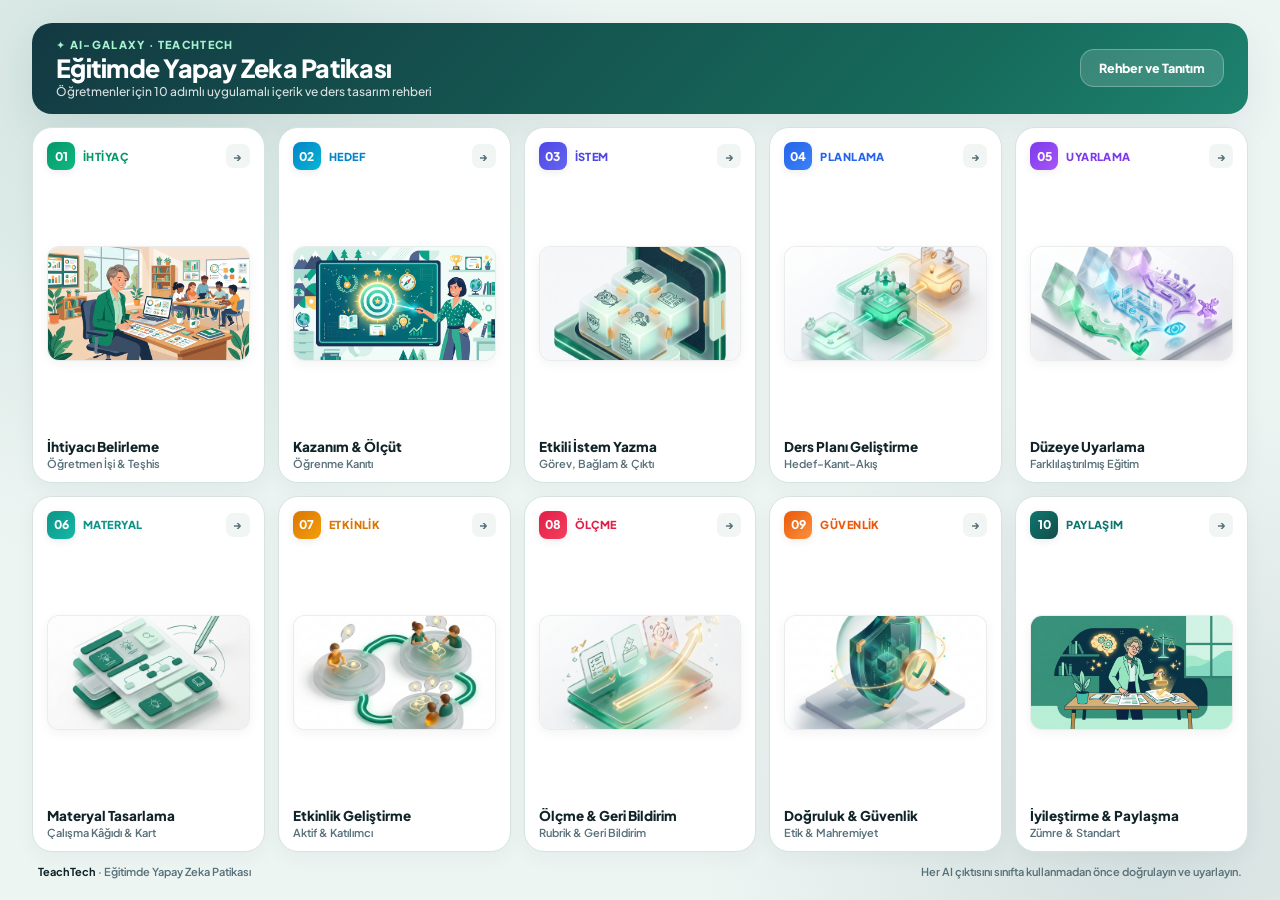
==== commit 90e20592: "update(hub): update intro button label to Rehber ve Tanıtım" ====
--- a/index.html
+++ b/index.html
@@ -1,5 +1,6 @@
 <!doctype html>
 <html lang="tr">
+
 <head>
   <meta charset="utf-8">
   <meta name="viewport" content="width=device-width, initial-scale=1">
@@ -8,7 +9,8 @@
   <title>TeachTech · Eğitimde Yapay Zeka Patikası</title>
   <link rel="preconnect" href="https://fonts.googleapis.com">
   <link rel="preconnect" href="https://fonts.gstatic.com" crossorigin>
-  <link href="https://fonts.googleapis.com/css2?family=Plus+Jakarta+Sans:wght@500;600;700;800;900&display=swap" rel="stylesheet">
+  <link href="https://fonts.googleapis.com/css2?family=Plus+Jakarta+Sans:wght@500;600;700;800;900&display=swap"
+    rel="stylesheet">
   <style>
     :root {
       --ink: #0f2329;
@@ -22,22 +24,33 @@
       --shadow: 0 14px 40px rgba(15, 47, 51, 0.08);
       --card-shadow: 0 6px 20px rgba(18, 55, 50, 0.045);
     }
-    * { box-sizing: border-box; margin: 0; padding: 0; }
-    html, body {
+
+    * {
+      box-sizing: border-box;
+      margin: 0;
+      padding: 0;
+    }
+
+    html,
+    body {
       width: 100%;
       height: 100vh;
       overflow: hidden;
       font-family: 'Plus Jakarta Sans', Inter, ui-sans-serif, system-ui, sans-serif;
       color: var(--ink);
       background: radial-gradient(circle at 10% 8%, rgba(21, 108, 92, 0.13), transparent 35%),
-                  radial-gradient(circle at 90% 92%, rgba(21, 62, 71, 0.12), transparent 32%),
-                  var(--bg);
+        radial-gradient(circle at 90% 92%, rgba(21, 62, 71, 0.12), transparent 32%),
+        var(--bg);
       display: flex;
       flex-direction: column;
       justify-content: center;
       align-items: center;
     }
-    a { color: inherit; text-decoration: none; }
+
+    a {
+      color: inherit;
+      text-decoration: none;
+    }
 
     .hub {
       width: min(1340px, 95vw);
@@ -60,11 +73,13 @@
       color: #fff;
       box-shadow: var(--shadow);
     }
+
     .header-title-area {
       display: flex;
       flex-direction: column;
       gap: 2px;
     }
+
     .header-tag {
       display: inline-flex;
       align-items: center;
@@ -75,17 +90,20 @@
       text-transform: uppercase;
       color: #a7f3d0;
     }
+
     .header-title {
       font-size: clamp(20px, 2.3vw, 25px);
       font-weight: 900;
       letter-spacing: -0.03em;
       line-height: 1.15;
     }
+
     .header-sub {
       color: rgba(255, 255, 255, 0.84);
       font-size: 12px;
       font-weight: 500;
     }
+
     .intro-btn {
       display: inline-flex;
       align-items: center;
@@ -102,12 +120,14 @@
       white-space: nowrap;
       flex-shrink: 0;
     }
+
     .intro-btn:hover {
       background: #ffffff;
       color: var(--brand-dark);
       transform: translateY(-1.5px);
       box-shadow: 0 8px 22px rgba(0, 0, 0, 0.14);
     }
+
     .intro-btn-play {
       width: 22px;
       height: 22px;
@@ -119,6 +139,7 @@
       font-size: 11px;
       transition: all 0.2s ease;
     }
+
     .intro-btn:hover .intro-btn-play {
       background: var(--brand);
       color: #fff;
@@ -147,6 +168,7 @@
       position: relative;
       overflow: hidden;
     }
+
     .square-card::before {
       content: '';
       position: absolute;
@@ -157,11 +179,13 @@
       opacity: 0;
       transition: opacity 0.2s ease;
     }
+
     .square-card:hover {
       transform: translateY(-4px);
       box-shadow: 0 14px 34px rgba(21, 62, 71, 0.12);
       border-color: #88c0b2;
     }
+
     .square-card:hover::before {
       opacity: 1;
     }
@@ -178,10 +202,12 @@
       filter: grayscale(0.2);
       transition: all 0.3s ease;
     }
+
     .square-card:hover .card-watermark {
       opacity: 0.16;
       transform: scale(1.1) rotate(6deg);
     }
+
     /* CARD HEADER ROW */
     .card-top {
       display: flex;
@@ -190,11 +216,13 @@
       position: relative;
       z-index: 2;
     }
+
     .card-top-left {
       display: flex;
       align-items: center;
       gap: 8px;
     }
+
     .card-badge {
       width: 28px;
       height: 28px;
@@ -206,12 +234,14 @@
       color: #fff;
       box-shadow: 0 2px 8px rgba(0, 0, 0, 0.08);
     }
+
     .card-pill {
       font-size: 11px;
       font-weight: 800;
       text-transform: uppercase;
       letter-spacing: 0.04em;
     }
+
     .card-arrow {
       width: 24px;
       height: 24px;
@@ -224,6 +254,7 @@
       font-weight: 900;
       transition: all 0.2s ease;
     }
+
     .square-card:hover .card-arrow {
       background: var(--brand);
       color: #fff;
@@ -243,6 +274,7 @@
       position: relative;
       z-index: 2;
     }
+
     .card-hero-img {
       width: 100%;
       height: 100%;
@@ -250,6 +282,7 @@
       display: block;
       transition: transform 0.3s cubic-bezier(0.16, 1, 0.3, 1);
     }
+
     .square-card:hover .card-hero-img {
       transform: scale(1.06);
     }
@@ -263,6 +296,7 @@
       gap: 1px;
       padding-top: 2px;
     }
+
     .card-title {
       font-size: 13.5px;
       font-weight: 850;
@@ -272,6 +306,7 @@
       overflow: hidden;
       text-overflow: ellipsis;
     }
+
     .card-focus-text {
       font-size: 11px;
       font-weight: 600;
@@ -282,35 +317,95 @@
     }
 
     /* COLOR THEMES FOR 10 CARDS */
-    .c1 .card-badge, .c1::before { background: linear-gradient(135deg, #059669, #10b981); }
-    .c1 .card-pill { color: #059669; }
-
-    .c2 .card-badge, .c2::before { background: linear-gradient(135deg, #0284c7, #06b6d4); }
-    .c2 .card-pill { color: #0284c7; }
-
-    .c3 .card-badge, .c3::before { background: linear-gradient(135deg, #4f46e5, #6366f1); }
-    .c3 .card-pill { color: #4f46e5; }
-
-    .c4 .card-badge, .c4::before { background: linear-gradient(135deg, #2563eb, #3b82f6); }
-    .c4 .card-pill { color: #2563eb; }
-
-    .c5 .card-badge, .c5::before { background: linear-gradient(135deg, #7c3aed, #a855f7); }
-    .c5 .card-pill { color: #7c3aed; }
-
-    .c6 .card-badge, .c6::before { background: linear-gradient(135deg, #0d9488, #14b8a6); }
-    .c6 .card-pill { color: #0d9488; }
-
-    .c7 .card-badge, .c7::before { background: linear-gradient(135deg, #d97706, #f59e0b); }
-    .c7 .card-pill { color: #d97706; }
-
-    .c8 .card-badge, .c8::before { background: linear-gradient(135deg, #e11d48, #f43f5e); }
-    .c8 .card-pill { color: #e11d48; }
-
-    .c9 .card-badge, .c9::before { background: linear-gradient(135deg, #ea580c, #fb923c); }
-    .c9 .card-pill { color: #ea580c; }
-
-    .c10 .card-badge, .c10::before { background: linear-gradient(135deg, #0f766e, #134e4a); }
-    .c10 .card-pill { color: #0f766e; }
+    .c1 .card-badge,
+    .c1::before {
+      background: linear-gradient(135deg, #059669, #10b981);
+    }
+
+    .c1 .card-pill {
+      color: #059669;
+    }
+
+    .c2 .card-badge,
+    .c2::before {
+      background: linear-gradient(135deg, #0284c7, #06b6d4);
+    }
+
+    .c2 .card-pill {
+      color: #0284c7;
+    }
+
+    .c3 .card-badge,
+    .c3::before {
+      background: linear-gradient(135deg, #4f46e5, #6366f1);
+    }
+
+    .c3 .card-pill {
+      color: #4f46e5;
+    }
+
+    .c4 .card-badge,
+    .c4::before {
+      background: linear-gradient(135deg, #2563eb, #3b82f6);
+    }
+
+    .c4 .card-pill {
+      color: #2563eb;
+    }
+
+    .c5 .card-badge,
+    .c5::before {
+      background: linear-gradient(135deg, #7c3aed, #a855f7);
+    }
+
+    .c5 .card-pill {
+      color: #7c3aed;
+    }
+
+    .c6 .card-badge,
+    .c6::before {
+      background: linear-gradient(135deg, #0d9488, #14b8a6);
+    }
+
+    .c6 .card-pill {
+      color: #0d9488;
+    }
+
+    .c7 .card-badge,
+    .c7::before {
+      background: linear-gradient(135deg, #d97706, #f59e0b);
+    }
+
+    .c7 .card-pill {
+      color: #d97706;
+    }
+
+    .c8 .card-badge,
+    .c8::before {
+      background: linear-gradient(135deg, #e11d48, #f43f5e);
+    }
+
+    .c8 .card-pill {
+      color: #e11d48;
+    }
+
+    .c9 .card-badge,
+    .c9::before {
+      background: linear-gradient(135deg, #ea580c, #fb923c);
+    }
+
+    .c9 .card-pill {
+      color: #ea580c;
+    }
+
+    .c10 .card-badge,
+    .c10::before {
+      background: linear-gradient(135deg, #0f766e, #134e4a);
+    }
+
+    .c10 .card-pill {
+      color: #0f766e;
+    }
 
     /* FOOTER */
     .hub-footer {
@@ -322,16 +417,35 @@
       font-size: 11px;
       font-weight: 600;
     }
-    .hub-footer strong { color: var(--ink); }
+
+    .hub-footer strong {
+      color: var(--ink);
+    }
 
     @media (max-width: 960px) {
-      body { height: auto; overflow: auto; padding: 16px 0; }
-      .hub { height: auto; }
-      .hub-header { flex-direction: column; align-items: flex-start; }
-      .cards-grid { grid-template-columns: repeat(2, 1fr); grid-template-rows: auto; }
+      body {
+        height: auto;
+        overflow: auto;
+        padding: 16px 0;
+      }
+
+      .hub {
+        height: auto;
+      }
+
+      .hub-header {
+        flex-direction: column;
+        align-items: flex-start;
+      }
+
+      .cards-grid {
+        grid-template-columns: repeat(2, 1fr);
+        grid-template-rows: auto;
+      }
     }
   </style>
 </head>
+
 <body>
   <main class="hub">
     <!-- HEADER -->
@@ -342,7 +456,7 @@
         <p class="header-sub">Öğretmenler için 10 adımlı uygulamalı içerik ve ders tasarım rehberi</p>
       </div>
       <a class="intro-btn" href="ders0.html" target="_blank" rel="noopener">
-        <span>Rehber ve Tanıtım (Ders 0)</span>
+        <span>Rehber ve Tanıtım</span>
       </a>
     </header>
 
@@ -536,4 +650,5 @@
     </footer>
   </main>
 </body>
-</html>
+
+</html>
